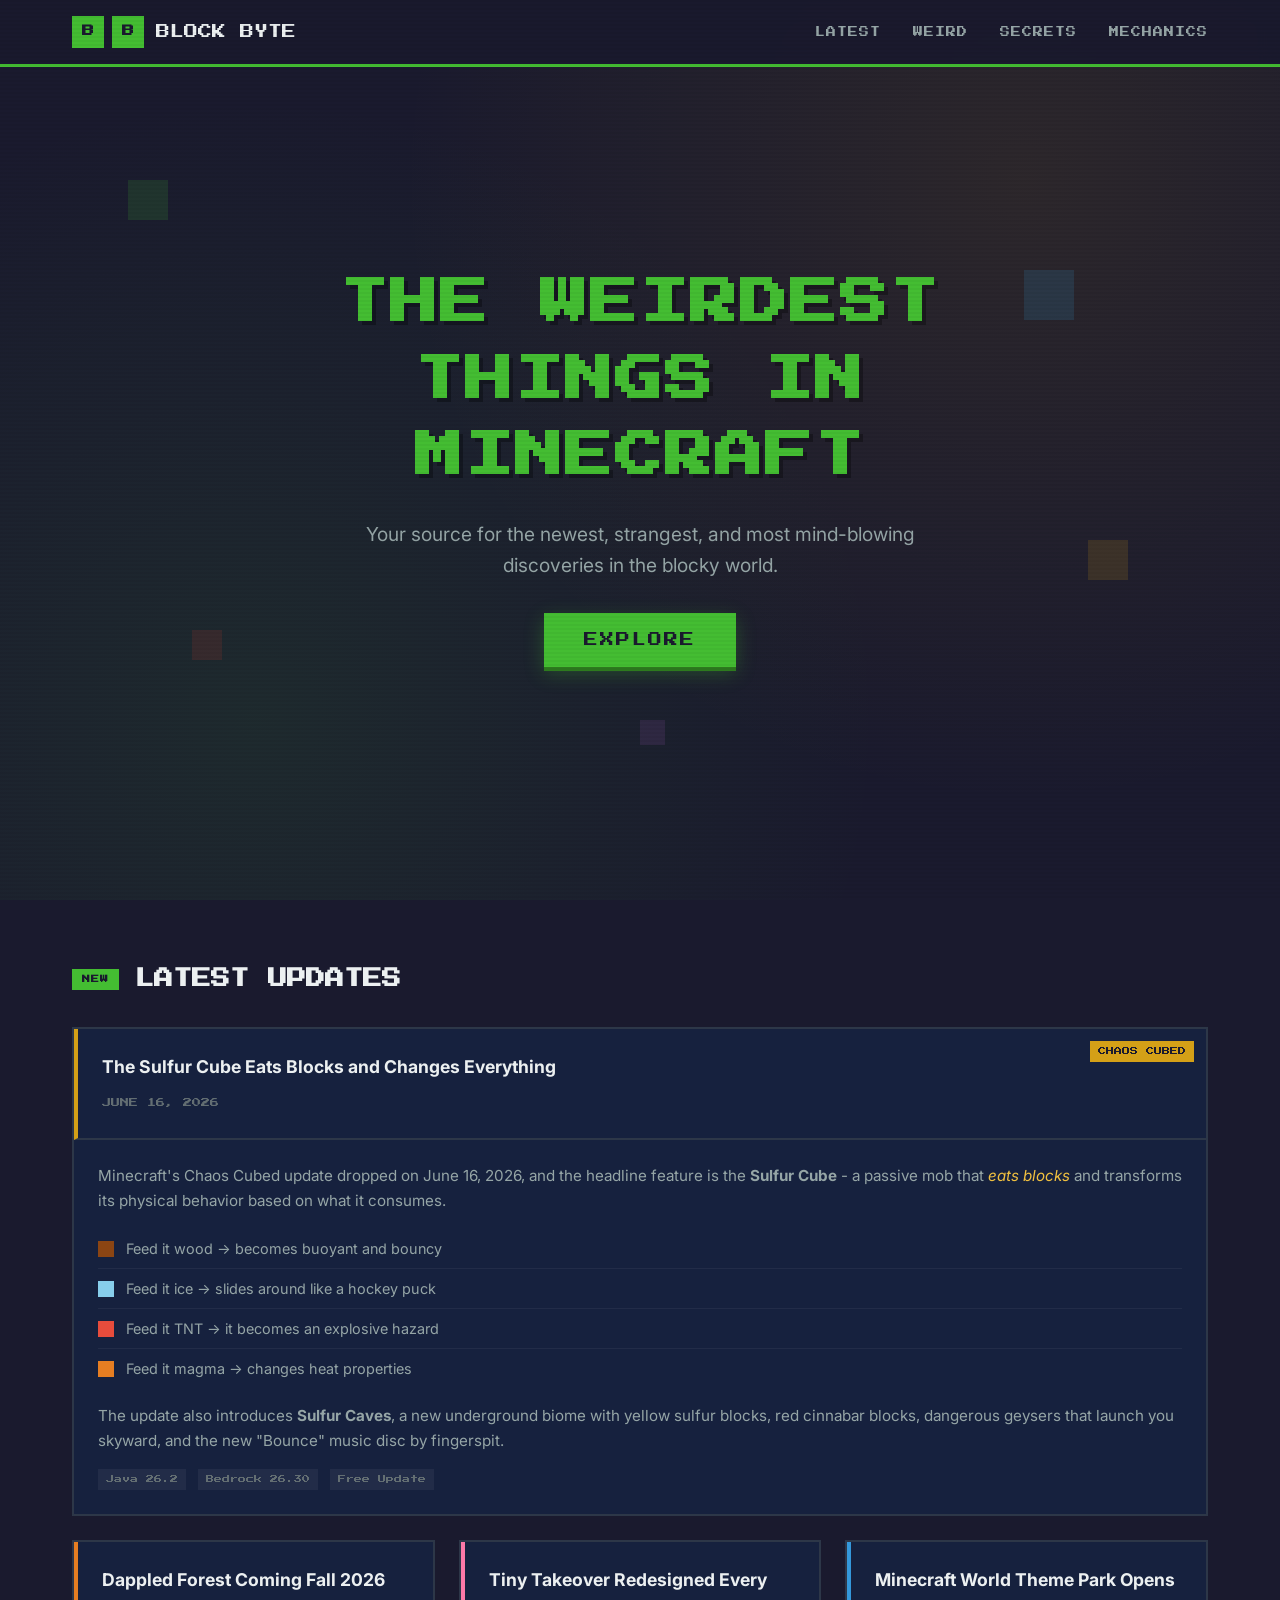
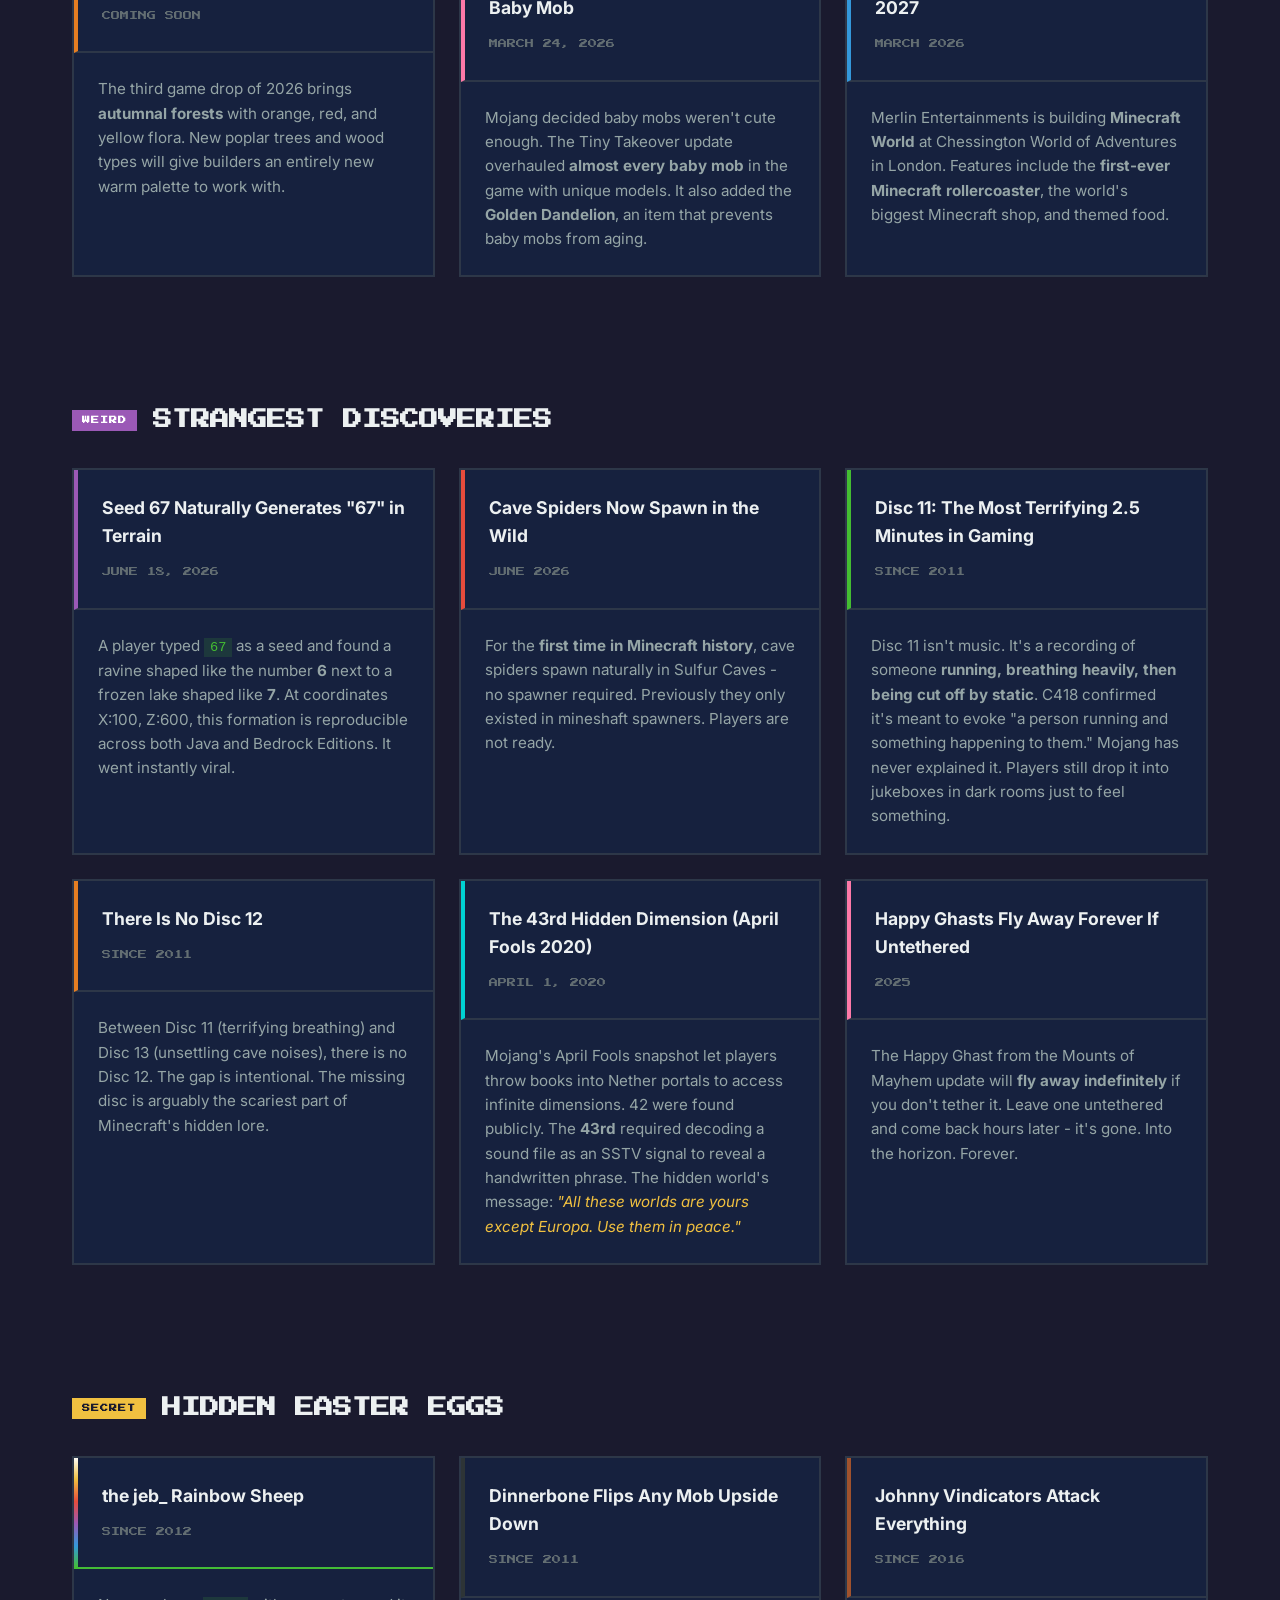
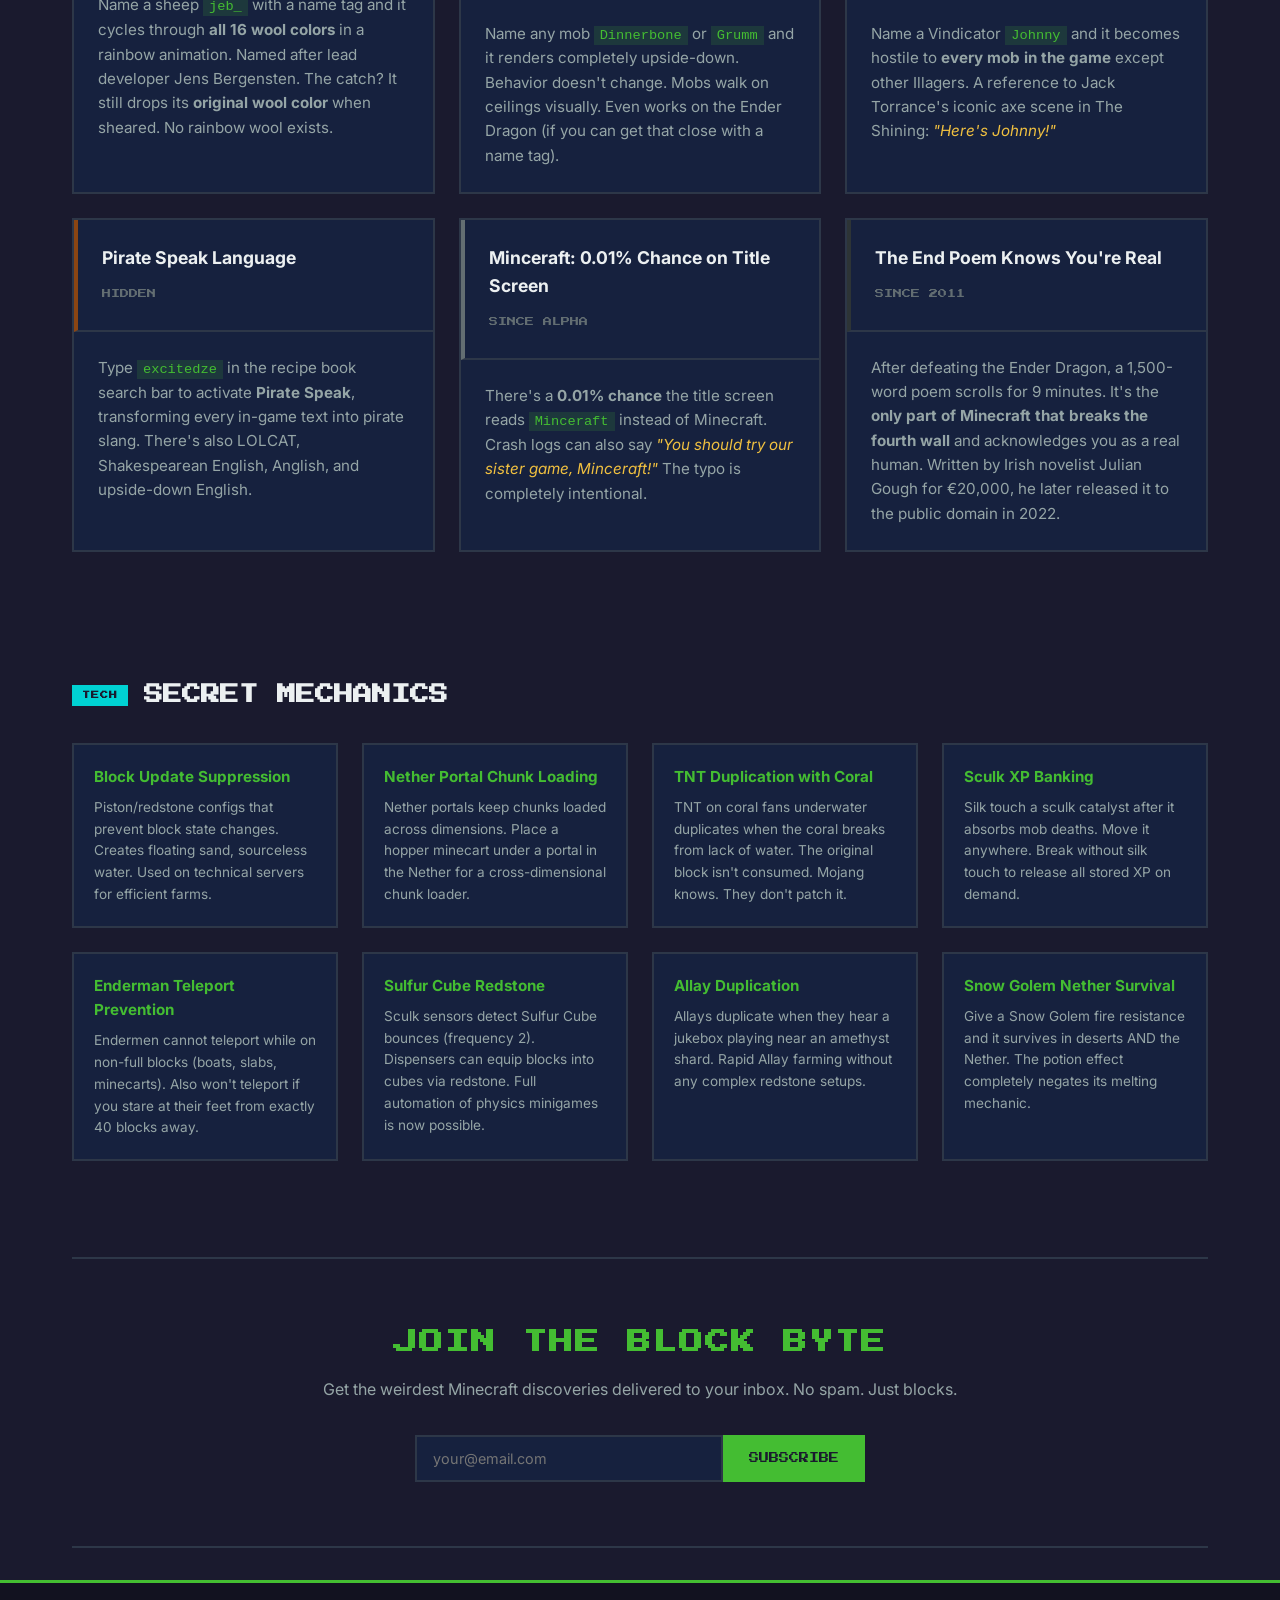
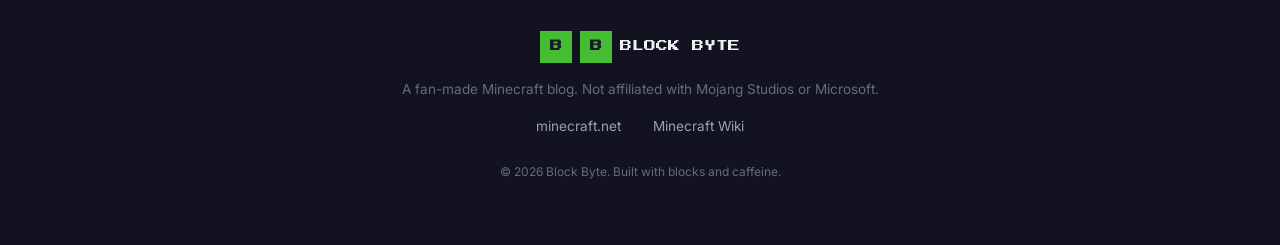
==== index.html @ ce2dd428 "Initial commit: Block Byte Minecraft blog" ====
<!DOCTYPE html>
<html lang="en">
<head>
    <meta charset="UTF-8">
    <meta name="viewport" content="width=device-width, initial-scale=1.0">
    <title>Block Byte - Minecraft Blog</title>
    <link rel="stylesheet" href="style.css">
    <link rel="preconnect" href="https://fonts.googleapis.com">
    <link href="https://fonts.googleapis.com/css2?family=Press+Start+2P&family=Inter:wght@400;500;600;700&display=swap" rel="stylesheet">
</head>
<body>
    <div class="scanlines"></div>

    <header>
        <nav>
            <div class="logo">
                <span class="logo-block">B</span><span class="logo-block">B</span>
                <span class="logo-text">BLOCK BYTE</span>
            </div>
            <div class="nav-links">
                <a href="#latest">Latest</a>
                <a href="#weird">Weird</a>
                <a href="#secrets">Secrets</a>
                <a href="#mechanics">Mechanics</a>
            </div>
            <button class="menu-toggle" aria-label="Toggle menu">
                <span></span><span></span><span></span>
            </button>
        </nav>
    </header>

    <section class="hero">
        <div class="hero-content">
            <h1 class="pixel-text">THE WEIRDEST THINGS IN MINECRAFT</h1>
            <p>Your source for the newest, strangest, and most mind-blowing discoveries in the blocky world.</p>
            <a href="#latest" class="cta-btn">EXPLORE</a>
        </div>
        <div class="hero-decoration">
            <div class="floating-block b1"></div>
            <div class="floating-block b2"></div>
            <div class="floating-block b3"></div>
            <div class="floating-block b4"></div>
            <div class="floating-block b5"></div>
        </div>
    </section>

    <main>
        <section id="latest" class="section">
            <h2 class="section-title"><span class="tag new">NEW</span> LATEST UPDATES</h2>
            <div class="grid">

                <article class="card featured">
                    <div class="card-badge">CHAOS CUBED</div>
                    <div class="card-header sulfur">
                        <h3>The Sulfur Cube Eats Blocks and Changes Everything</h3>
                        <span class="date">June 16, 2026</span>
                    </div>
                    <div class="card-body">
                        <p>Minecraft's Chaos Cubed update dropped on June 16, 2026, and the headline feature is the <strong>Sulfur Cube</strong> - a passive mob that <em>eats blocks</em> and transforms its physical behavior based on what it consumes.</p>
                        <ul class="feature-list">
                            <li><span class="block-icon wood"></span> Feed it wood → becomes buoyant and bouncy</li>
                            <li><span class="block-icon ice"></span> Feed it ice → slides around like a hockey puck</li>
                            <li><span class="block-icon tnt"></span> Feed it TNT → it becomes an explosive hazard</li>
                            <li><span class="block-icon magma"></span> Feed it magma → changes heat properties</li>
                        </ul>
                        <p>The update also introduces <strong>Sulfur Caves</strong>, a new underground biome with yellow sulfur blocks, red cinnabar blocks, dangerous geysers that launch you skyward, and the new "Bounce" music disc by fingerspit.</p>
                        <div class="card-stats">
                            <span>Java 26.2</span>
                            <span>Bedrock 26.30</span>
                            <span>Free Update</span>
                        </div>
                    </div>
                </article>

                <article class="card">
                    <div class="card-header autumn">
                        <h3>Dappled Forest Coming Fall 2026</h3>
                        <span class="date">Coming Soon</span>
                    </div>
                    <div class="card-body">
                        <p>The third game drop of 2026 brings <strong>autumnal forests</strong> with orange, red, and yellow flora. New poplar trees and wood types will give builders an entirely new warm palette to work with.</p>
                    </div>
                </article>

                <article class="card">
                    <div class="card-header tiny">
                        <h3>Tiny Takeover Redesigned Every Baby Mob</h3>
                        <span class="date">March 24, 2026</span>
                    </div>
                    <div class="card-body">
                        <p>Mojang decided baby mobs weren't cute enough. The Tiny Takeover update overhauled <strong>almost every baby mob</strong> in the game with unique models. It also added the <strong>Golden Dandelion</strong>, an item that prevents baby mobs from aging.</p>
                    </div>
                </article>

                <article class="card">
                    <div class="card-header theme-park">
                        <h3>Minecraft World Theme Park Opens 2027</h3>
                        <span class="date">March 2026</span>
                    </div>
                    <div class="card-body">
                        <p>Merlin Entertainments is building <strong>Minecraft World</strong> at Chessington World of Adventures in London. Features include the <strong>first-ever Minecraft rollercoaster</strong>, the world's biggest Minecraft shop, and themed food.</p>
                    </div>
                </article>

            </div>
        </section>

        <section id="weird" class="section">
            <h2 class="section-title"><span class="tag weird">WEIRD</span> STRANGEST DISCOVERIES</h2>
            <div class="grid">

                <article class="card">
                    <div class="card-header purple">
                        <h3>Seed 67 Naturally Generates "67" in Terrain</h3>
                        <span class="date">June 18, 2026</span>
                    </div>
                    <div class="card-body">
                        <p>A player typed <code>67</code> as a seed and found a ravine shaped like the number <strong>6</strong> next to a frozen lake shaped like <strong>7</strong>. At coordinates X:100, Z:600, this formation is reproducible across both Java and Bedrock Editions. It went instantly viral.</p>
                    </div>
                </article>

                <article class="card">
                    <div class="card-header red">
                        <h3>Cave Spiders Now Spawn in the Wild</h3>
                        <span class="date">June 2026</span>
                    </div>
                    <div class="card-body">
                        <p>For the <strong>first time in Minecraft history</strong>, cave spiders spawn naturally in Sulfur Caves - no spawner required. Previously they only existed in mineshaft spawners. Players are not ready.</p>
                    </div>
                </article>

                <article class="card">
                    <div class="card-header green">
                        <h3>Disc 11: The Most Terrifying 2.5 Minutes in Gaming</h3>
                        <span class="date">Since 2011</span>
                    </div>
                    <div class="card-body">
                        <p>Disc 11 isn't music. It's a recording of someone <strong>running, breathing heavily, then being cut off by static</strong>. C418 confirmed it's meant to evoke "a person running and something happening to them." Mojang has never explained it. Players still drop it into jukeboxes in dark rooms just to feel something.</p>
                    </div>
                </article>

                <article class="card">
                    <div class="card-header orange">
                        <h3>There Is No Disc 12</h3>
                        <span class="date">Since 2011</span>
                    </div>
                    <div class="card-body">
                        <p>Between Disc 11 (terrifying breathing) and Disc 13 (unsettling cave noises), there is no Disc 12. The gap is intentional. The missing disc is arguably the scariest part of Minecraft's hidden lore.</p>
                    </div>
                </article>

                <article class="card">
                    <div class="card-header cyan">
                        <h3>The 43rd Hidden Dimension (April Fools 2020)</h3>
                        <span class="date">April 1, 2020</span>
                    </div>
                    <div class="card-body">
                        <p>Mojang's April Fools snapshot let players throw books into Nether portals to access infinite dimensions. 42 were found publicly. The <strong>43rd</strong> required decoding a sound file as an SSTV signal to reveal a handwritten phrase. The hidden world's message: <em>"All these worlds are yours except Europa. Use them in peace."</em></p>
                    </div>
                </article>

                <article class="card">
                    <div class="card-header pink">
                        <h3>Happy Ghasts Fly Away Forever If Untethered</h3>
                        <span class="date">2025</span>
                    </div>
                    <div class="card-body">
                        <p>The Happy Ghast from the Mounts of Mayhem update will <strong>fly away indefinitely</strong> if you don't tether it. Leave one untethered and come back hours later - it's gone. Into the horizon. Forever.</p>
                    </div>
                </article>

            </div>
        </section>

        <section id="secrets" class="section">
            <h2 class="section-title"><span class="tag secret">SECRET</span> HIDDEN EASTER EGGS</h2>
            <div class="grid">

                <article class="card">
                    <div class="card-header rainbow">
                        <h3>the jeb_ Rainbow Sheep</h3>
                        <span class="date">Since 2012</span>
                    </div>
                    <div class="card-body">
                        <p>Name a sheep <code>jeb_</code> with a name tag and it cycles through <strong>all 16 wool colors</strong> in a rainbow animation. Named after lead developer Jens Bergensten. The catch? It still drops its <strong>original wool color</strong> when sheared. No rainbow wool exists.</p>
                    </div>
                </article>

                <article class="card">
                    <div class="card-header dark">
                        <h3>Dinnerbone Flips Any Mob Upside Down</h3>
                        <span class="date">Since 2011</span>
                    </div>
                    <div class="card-body">
                        <p>Name any mob <code>Dinnerbone</code> or <code>Grumm</code> and it renders completely upside-down. Behavior doesn't change. Mobs walk on ceilings visually. Even works on the Ender Dragon (if you can get that close with a name tag).</p>
                    </div>
                </article>

                <article class="card">
                    <div class="card-header axe">
                        <h3>Johnny Vindicators Attack Everything</h3>
                        <span class="date">Since 2016</span>
                    </div>
                    <div class="card-body">
                        <p>Name a Vindicator <code>Johnny</code> and it becomes hostile to <strong>every mob in the game</strong> except other Illagers. A reference to Jack Torrance's iconic axe scene in The Shining: <em>"Here's Johnny!"</em></p>
                    </div>
                </article>

                <article class="card">
                    <div class="card-header ship">
                        <h3>Pirate Speak Language</h3>
                        <span class="date">Hidden</span>
                    </div>
                    <div class="card-body">
                        <p>Type <code>excitedze</code> in the recipe book search bar to activate <strong>Pirate Speak</strong>, transforming every in-game text into pirate slang. There's also LOLCAT, Shakespearean English, Anglish, and upside-down English.</p>
                    </div>
                </article>

                <article class="card">
                    <div class="card-header ghost">
                        <h3>Minceraft: 0.01% Chance on Title Screen</h3>
                        <span class="date">Since Alpha</span>
                    </div>
                    <div class="card-body">
                        <p>There's a <strong>0.01% chance</strong> the title screen reads <code>Minceraft</code> instead of Minecraft. Crash logs can also say <em>"You should try our sister game, Minceraft!"</em> The typo is completely intentional.</p>
                    </div>
                </article>

                <article class="card">
                    <div class="card-header void">
                        <h3>The End Poem Knows You're Real</h3>
                        <span class="date">Since 2011</span>
                    </div>
                    <div class="card-body">
                        <p>After defeating the Ender Dragon, a 1,500-word poem scrolls for 9 minutes. It's the <strong>only part of Minecraft that breaks the fourth wall</strong> and acknowledges you as a real human. Written by Irish novelist Julian Gough for €20,000, he later released it to the public domain in 2022.</p>
                    </div>
                </article>

            </div>
        </section>

        <section id="mechanics" class="section">
            <h2 class="section-title"><span class="tag tech">TECH</span> SECRET MECHANICS</h2>
            <div class="grid three-col">

                <article class="card compact">
                    <div class="card-body">
                        <h4>Block Update Suppression</h4>
                        <p>Piston/redstone configs that prevent block state changes. Creates floating sand, sourceless water. Used on technical servers for efficient farms.</p>
                    </div>
                </article>

                <article class="card compact">
                    <div class="card-body">
                        <h4>Nether Portal Chunk Loading</h4>
                        <p>Nether portals keep chunks loaded across dimensions. Place a hopper minecart under a portal in the Nether for a cross-dimensional chunk loader.</p>
                    </div>
                </article>

                <article class="card compact">
                    <div class="card-body">
                        <h4>TNT Duplication with Coral</h4>
                        <p>TNT on coral fans underwater duplicates when the coral breaks from lack of water. The original block isn't consumed. Mojang knows. They don't patch it.</p>
                    </div>
                </article>

                <article class="card compact">
                    <div class="card-body">
                        <h4>Sculk XP Banking</h4>
                        <p>Silk touch a sculk catalyst after it absorbs mob deaths. Move it anywhere. Break without silk touch to release all stored XP on demand.</p>
                    </div>
                </article>

                <article class="card compact">
                    <div class="card-body">
                        <h4>Enderman Teleport Prevention</h4>
                        <p>Endermen cannot teleport while on non-full blocks (boats, slabs, minecarts). Also won't teleport if you stare at their feet from exactly 40 blocks away.</p>
                    </div>
                </article>

                <article class="card compact">
                    <div class="card-body">
                        <h4>Sulfur Cube Redstone</h4>
                        <p>Sculk sensors detect Sulfur Cube bounces (frequency 2). Dispensers can equip blocks into cubes via redstone. Full automation of physics minigames is now possible.</p>
                    </div>
                </article>

                <article class="card compact">
                    <div class="card-body">
                        <h4>Allay Duplication</h4>
                        <p>Allays duplicate when they hear a jukebox playing near an amethyst shard. Rapid Allay farming without any complex redstone setups.</p>
                    </div>
                </article>

                <article class="card compact">
                    <div class="card-body">
                        <h4>Snow Golem Nether Survival</h4>
                        <p>Give a Snow Golem fire resistance and it survives in deserts AND the Nether. The potion effect completely negates its melting mechanic.</p>
                    </div>
                </article>

            </div>
        </section>

        <section class="newsletter">
            <div class="newsletter-content">
                <h2 class="pixel-text">JOIN THE BLOCK BYTE</h2>
                <p>Get the weirdest Minecraft discoveries delivered to your inbox. No spam. Just blocks.</p>
                <form class="newsletter-form" onsubmit="event.preventDefault(); this.querySelector('button').textContent='SUBSCRIBED!'; this.querySelector('input').disabled=true;">
                    <input type="email" placeholder="your@email.com" required>
                    <button type="submit">SUBSCRIBE</button>
                </form>
            </div>
        </section>
    </main>

    <footer>
        <div class="footer-content">
            <div class="footer-logo">
                <span class="logo-block">B</span><span class="logo-block">B</span>
                <span>BLOCK BYTE</span>
            </div>
            <p>A fan-made Minecraft blog. Not affiliated with Mojang Studios or Microsoft.</p>
            <div class="footer-links">
                <a href="https://www.minecraft.net" target="_blank">minecraft.net</a>
                <a href="https://minecraft.wiki" target="_blank">Minecraft Wiki</a>
            </div>
            <p class="copyright">&copy; 2026 Block Byte. Built with blocks and caffeine.</p>
        </div>
    </footer>

    <script src="script.js"></script>
</body>
</html>
---- style.css ----
:root {
    --bg-dark: #1a1a2e;
    --bg-card: #16213e;
    --bg-card-hover: #1a2745;
    --accent-green: #44bd32;
    --accent-yellow: #f0c040;
    --accent-red: #e74c3c;
    --accent-blue: #3498db;
    --accent-purple: #9b59b6;
    --accent-orange: #e67e22;
    --accent-cyan: #00d2d3;
    --accent-pink: #fd79a8;
    --text-primary: #ecf0f1;
    --text-secondary: #95a5a6;
    --text-muted: #636e72;
    --border: #2d3748;
    --sulfur: #d4a017;
    --cinnabar: #c0392b;
    --font-pixel: 'Press Start 2P', monospace;
    --font-body: 'Inter', -apple-system, BlinkMacSystemFont, sans-serif;
}

* {
    margin: 0;
    padding: 0;
    box-sizing: border-box;
}

html {
    scroll-behavior: smooth;
}

body {
    font-family: var(--font-body);
    background: var(--bg-dark);
    color: var(--text-primary);
    line-height: 1.6;
    overflow-x: hidden;
}

.scanlines {
    position: fixed;
    top: 0;
    left: 0;
    width: 100%;
    height: 100%;
    pointer-events: none;
    z-index: 9999;
    background: repeating-linear-gradient(
        0deg,
        transparent,
        transparent 2px,
        rgba(0, 0, 0, 0.03) 2px,
        rgba(0, 0, 0, 0.03) 4px
    );
}

.pixel-text {
    font-family: var(--font-pixel);
    letter-spacing: 2px;
}

/* Header */
header {
    position: fixed;
    top: 0;
    width: 100%;
    z-index: 1000;
    background: rgba(26, 26, 46, 0.95);
    backdrop-filter: blur(10px);
    border-bottom: 3px solid var(--accent-green);
}

nav {
    max-width: 1200px;
    margin: 0 auto;
    padding: 1rem 2rem;
    display: flex;
    align-items: center;
    justify-content: space-between;
}

.logo {
    display: flex;
    align-items: center;
    gap: 0.5rem;
}

.logo-block {
    display: inline-flex;
    align-items: center;
    justify-content: center;
    width: 32px;
    height: 32px;
    background: var(--accent-green);
    color: var(--bg-dark);
    font-family: var(--font-pixel);
    font-size: 12px;
    font-weight: bold;
    image-rendering: pixelated;
}

.logo-text {
    font-family: var(--font-pixel);
    font-size: 14px;
    color: var(--text-primary);
    margin-left: 0.25rem;
}

.nav-links {
    display: flex;
    gap: 2rem;
}

.nav-links a {
    color: var(--text-secondary);
    text-decoration: none;
    font-family: var(--font-pixel);
    font-size: 10px;
    text-transform: uppercase;
    letter-spacing: 1px;
    transition: color 0.3s;
}

.nav-links a:hover {
    color: var(--accent-green);
}

.menu-toggle {
    display: none;
    flex-direction: column;
    gap: 5px;
    background: none;
    border: none;
    cursor: pointer;
}

.menu-toggle span {
    width: 25px;
    height: 3px;
    background: var(--text-primary);
    transition: 0.3s;
}

/* Hero */
.hero {
    min-height: 100vh;
    display: flex;
    align-items: center;
    justify-content: center;
    text-align: center;
    padding: 6rem 2rem 4rem;
    position: relative;
    overflow: hidden;
    background: 
        radial-gradient(circle at 20% 80%, rgba(68, 189, 50, 0.1) 0%, transparent 50%),
        radial-gradient(circle at 80% 20%, rgba(212, 160, 23, 0.1) 0%, transparent 50%),
        var(--bg-dark);
}

.hero-content {
    max-width: 800px;
    z-index: 2;
}

.hero h1 {
    font-size: clamp(1.5rem, 4vw, 3rem);
    margin-bottom: 1.5rem;
    color: var(--accent-green);
    text-shadow: 4px 4px 0px rgba(0,0,0,0.3);
}

.hero p {
    font-size: 1.2rem;
    color: var(--text-secondary);
    margin-bottom: 2rem;
    max-width: 600px;
    margin-left: auto;
    margin-right: auto;
}

.cta-btn {
    display: inline-block;
    padding: 1rem 2.5rem;
    background: var(--accent-green);
    color: var(--bg-dark);
    text-decoration: none;
    font-family: var(--font-pixel);
    font-size: 14px;
    letter-spacing: 2px;
    border: none;
    cursor: pointer;
    transition: all 0.3s;
    box-shadow: 0 4px 0 #2d7a1e, 0 6px 20px rgba(68, 189, 50, 0.3);
}

.cta-btn:hover {
    transform: translateY(-2px);
    box-shadow: 0 6px 0 #2d7a1e, 0 8px 30px rgba(68, 189, 50, 0.4);
}

.hero-decoration {
    position: absolute;
    top: 0;
    left: 0;
    width: 100%;
    height: 100%;
    pointer-events: none;
}

.floating-block {
    position: absolute;
    width: 40px;
    height: 40px;
    opacity: 0.15;
    animation: float 6s ease-in-out infinite;
}

.b1 { background: var(--accent-green); top: 20%; left: 10%; animation-delay: 0s; }
.b2 { background: var(--sulfur); top: 60%; left: 85%; animation-delay: 1s; }
.b3 { background: var(--cinnabar); top: 70%; left: 15%; animation-delay: 2s; width: 30px; height: 30px; }
.b4 { background: var(--accent-blue); top: 30%; left: 80%; animation-delay: 3s; width: 50px; height: 50px; }
.b5 { background: var(--accent-purple); top: 80%; left: 50%; animation-delay: 4s; width: 25px; height: 25px; }

@keyframes float {
    0%, 100% { transform: translateY(0) rotate(0deg); }
    50% { transform: translateY(-20px) rotate(5deg); }
}

/* Sections */
main {
    max-width: 1200px;
    margin: 0 auto;
    padding: 0 2rem;
}

.section {
    padding: 4rem 0;
}

.section-title {
    font-family: var(--font-pixel);
    font-size: clamp(0.9rem, 2vw, 1.2rem);
    margin-bottom: 2rem;
    display: flex;
    align-items: center;
    gap: 1rem;
    flex-wrap: wrap;
}

.tag {
    font-family: var(--font-pixel);
    font-size: 8px;
    padding: 4px 10px;
    text-transform: uppercase;
    letter-spacing: 1px;
}

.tag.new { background: var(--accent-green); color: var(--bg-dark); }
.tag.weird { background: var(--accent-purple); color: white; }
.tag.secret { background: var(--accent-yellow); color: var(--bg-dark); }
.tag.tech { background: var(--accent-cyan); color: var(--bg-dark); }

/* Grid */
.grid {
    display: grid;
    grid-template-columns: repeat(auto-fit, minmax(340px, 1fr));
    gap: 1.5rem;
}

.grid.three-col {
    grid-template-columns: repeat(auto-fit, minmax(260px, 1fr));
}

/* Cards */
.card {
    background: var(--bg-card);
    border: 2px solid var(--border);
    transition: all 0.3s;
    position: relative;
    overflow: hidden;
}

.card:hover {
    transform: translateY(-4px);
    border-color: var(--accent-green);
    box-shadow: 0 8px 30px rgba(0, 0, 0, 0.3);
}

.card.featured {
    grid-column: 1 / -1;
}

.card-badge {
    position: absolute;
    top: 12px;
    right: 12px;
    font-family: var(--font-pixel);
    font-size: 8px;
    padding: 4px 8px;
    background: var(--sulfur);
    color: var(--bg-dark);
    z-index: 2;
}

.card-header {
    padding: 1.5rem;
    border-bottom: 2px solid var(--border);
    position: relative;
}

.card-header.sulfur { border-left: 4px solid var(--sulfur); }
.card-header.autumn { border-left: 4px solid var(--accent-orange); }
.card-header.tiny { border-left: 4px solid var(--accent-pink); }
.card-header.theme-park { border-left: 4px solid var(--accent-blue); }
.card-header.purple { border-left: 4px solid var(--accent-purple); }
.card-header.red { border-left: 4px solid var(--accent-red); }
.card-header.green { border-left: 4px solid var(--accent-green); }
.card-header.orange { border-left: 4px solid var(--accent-orange); }
.card-header.cyan { border-left: 4px solid var(--accent-cyan); }
.card-header.pink { border-left: 4px solid var(--accent-pink); }
.card-header.rainbow {
    border-left: 4px solid;
    border-image: linear-gradient(180deg, #fff, #f0c040, #e74c3c, #9b59b6, #3498db, #44bd32) 1;
}
.card-header.dark { border-left: 4px solid #2d3436; }
.card-header.axe { border-left: 4px solid #a0522d; }
.card-header.ship { border-left: 4px solid #8B4513; }
.card-header.ghost { border-left: 4px solid #636e72; }
.card-header.void { border-left: 4px solid #2d3436; }

.card-header h3 {
    font-size: 1.1rem;
    font-weight: 700;
    margin-bottom: 0.5rem;
}

.card-header .date {
    font-family: var(--font-pixel);
    font-size: 9px;
    color: var(--text-muted);
    text-transform: uppercase;
}

.card-body {
    padding: 1.5rem;
}

.card-body p {
    color: var(--text-secondary);
    margin-bottom: 1rem;
    font-size: 0.95rem;
}

.card-body p:last-child {
    margin-bottom: 0;
}

.card-body code {
    background: rgba(68, 189, 50, 0.15);
    color: var(--accent-green);
    padding: 2px 6px;
    font-size: 0.9em;
    font-family: 'Courier New', monospace;
}

.card-body em {
    color: var(--accent-yellow);
    font-style: italic;
}

.feature-list {
    list-style: none;
    margin: 1rem 0;
    padding: 0;
}

.feature-list li {
    display: flex;
    align-items: center;
    gap: 0.75rem;
    padding: 0.5rem 0;
    color: var(--text-secondary);
    font-size: 0.9rem;
    border-bottom: 1px solid rgba(255,255,255,0.05);
}

.feature-list li:last-child {
    border-bottom: none;
}

.block-icon {
    display: inline-block;
    width: 16px;
    height: 16px;
    flex-shrink: 0;
}

.block-icon.wood { background: #8B4513; }
.block-icon.ice { background: #87CEEB; }
.block-icon.tnt { background: #e74c3c; }
.block-icon.magma { background: #e67e22; }

.card-stats {
    display: flex;
    gap: 0.75rem;
    margin-top: 1rem;
    flex-wrap: wrap;
}

.card-stats span {
    font-family: var(--font-pixel);
    font-size: 8px;
    padding: 4px 8px;
    background: rgba(255,255,255,0.05);
    color: var(--text-muted);
}

/* Compact cards */
.compact .card-body {
    padding: 1.25rem;
}

.compact h4 {
    font-size: 0.95rem;
    margin-bottom: 0.5rem;
    color: var(--accent-green);
}

.compact p {
    font-size: 0.85rem;
}

/* Newsletter */
.newsletter {
    padding: 4rem 0;
    text-align: center;
    border-top: 2px solid var(--border);
    border-bottom: 2px solid var(--border);
    margin: 2rem 0;
}

.newsletter h2 {
    font-size: clamp(1rem, 2.5vw, 1.5rem);
    color: var(--accent-green);
    margin-bottom: 1rem;
}

.newsletter p {
    color: var(--text-secondary);
    margin-bottom: 2rem;
}

.newsletter-form {
    display: flex;
    gap: 0;
    max-width: 450px;
    margin: 0 auto;
}

.newsletter-form input {
    flex: 1;
    padding: 0.8rem 1rem;
    background: var(--bg-card);
    border: 2px solid var(--border);
    color: var(--text-primary);
    font-family: var(--font-body);
    font-size: 0.9rem;
    outline: none;
    transition: border-color 0.3s;
}

.newsletter-form input:focus {
    border-color: var(--accent-green);
}

.newsletter-form button {
    padding: 0.8rem 1.5rem;
    background: var(--accent-green);
    color: var(--bg-dark);
    border: 2px solid var(--accent-green);
    font-family: var(--font-pixel);
    font-size: 10px;
    cursor: pointer;
    transition: all 0.3s;
    white-space: nowrap;
}

.newsletter-form button:hover {
    background: transparent;
    color: var(--accent-green);
}

/* Footer */
footer {
    background: rgba(0, 0, 0, 0.3);
    border-top: 3px solid var(--accent-green);
    padding: 3rem 2rem;
    text-align: center;
}

.footer-content {
    max-width: 600px;
    margin: 0 auto;
}

.footer-logo {
    display: flex;
    align-items: center;
    justify-content: center;
    gap: 0.5rem;
    margin-bottom: 1rem;
    font-family: var(--font-pixel);
    font-size: 12px;
}

footer p {
    color: var(--text-muted);
    font-size: 0.85rem;
    margin-bottom: 1rem;
}

.footer-links {
    display: flex;
    justify-content: center;
    gap: 2rem;
    margin-bottom: 1.5rem;
}

.footer-links a {
    color: var(--text-secondary);
    text-decoration: none;
    font-size: 0.85rem;
    transition: color 0.3s;
}

.footer-links a:hover {
    color: var(--accent-green);
}

.copyright {
    font-size: 0.75rem !important;
    color: var(--text-muted);
}

/* Responsive */
@media (max-width: 768px) {
    .nav-links {
        display: none;
        position: absolute;
        top: 100%;
        left: 0;
        width: 100%;
        background: rgba(26, 26, 46, 0.98);
        flex-direction: column;
        padding: 1rem 2rem;
        gap: 1rem;
        border-bottom: 3px solid var(--accent-green);
    }

    .nav-links.active {
        display: flex;
    }

    .menu-toggle {
        display: flex;
    }

    .grid {
        grid-template-columns: 1fr;
    }

    .card.featured {
        grid-column: 1;
    }

    .newsletter-form {
        flex-direction: column;
    }

    .newsletter-form button {
        padding: 1rem;
    }
}

@media (max-width: 480px) {
    .hero h1 {
        font-size: 1.2rem;
    }

    .section-title {
        font-size: 0.8rem;
    }

    .card-header h3 {
        font-size: 0.95rem;
    }
}

/* Scroll animation */
.card {
    opacity: 0;
    transform: translateY(20px);
    animation: fadeInUp 0.6s ease forwards;
}

@keyframes fadeInUp {
    to {
        opacity: 1;
        transform: translateY(0);
    }
}

.card:nth-child(1) { animation-delay: 0.1s; }
.card:nth-child(2) { animation-delay: 0.2s; }
.card:nth-child(3) { animation-delay: 0.3s; }
.card:nth-child(4) { animation-delay: 0.4s; }
.card:nth-child(5) { animation-delay: 0.5s; }
.card:nth-child(6) { animation-delay: 0.6s; }

/* Custom scrollbar */
::-webkit-scrollbar {
    width: 8px;
}

::-webkit-scrollbar-track {
    background: var(--bg-dark);
}

::-webkit-scrollbar-thumb {
    background: var(--accent-green);
    border-radius: 0;
}

::-webkit-scrollbar-thumb:hover {
    background: #5cd640;
}
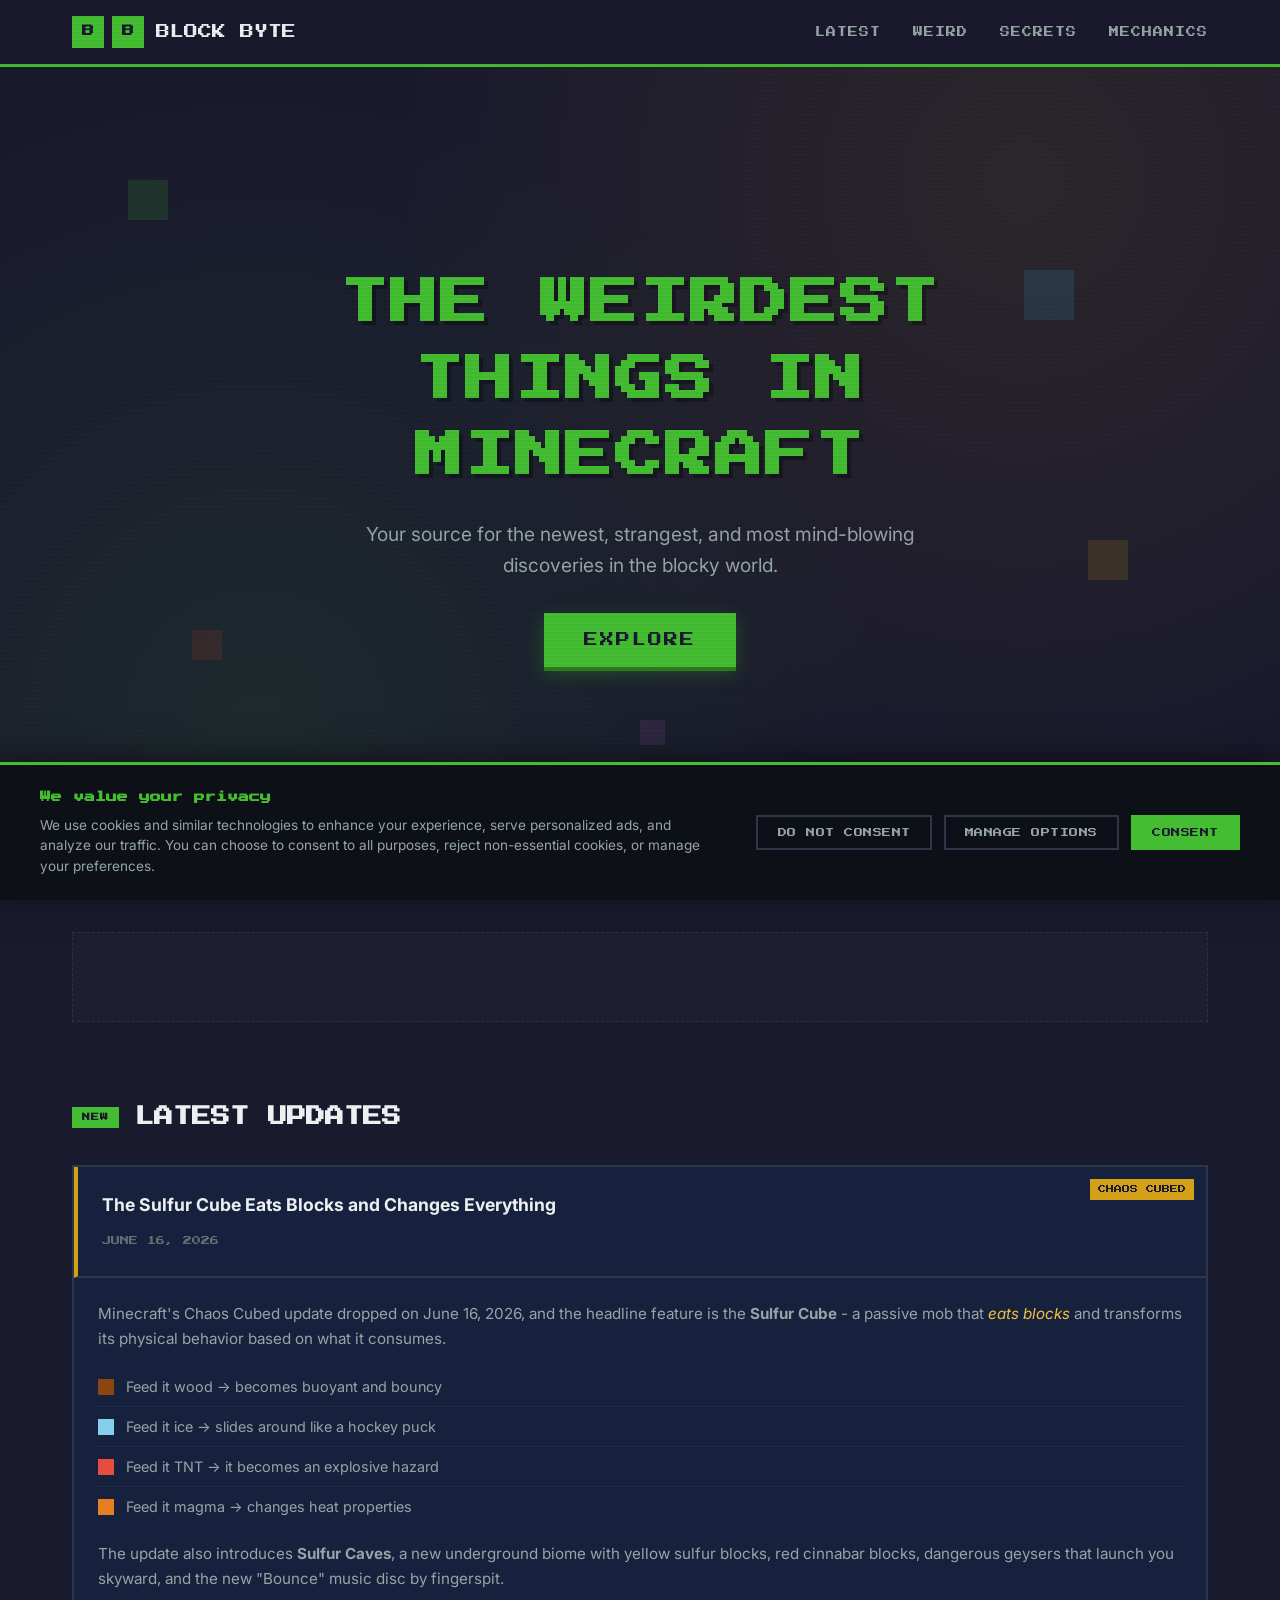
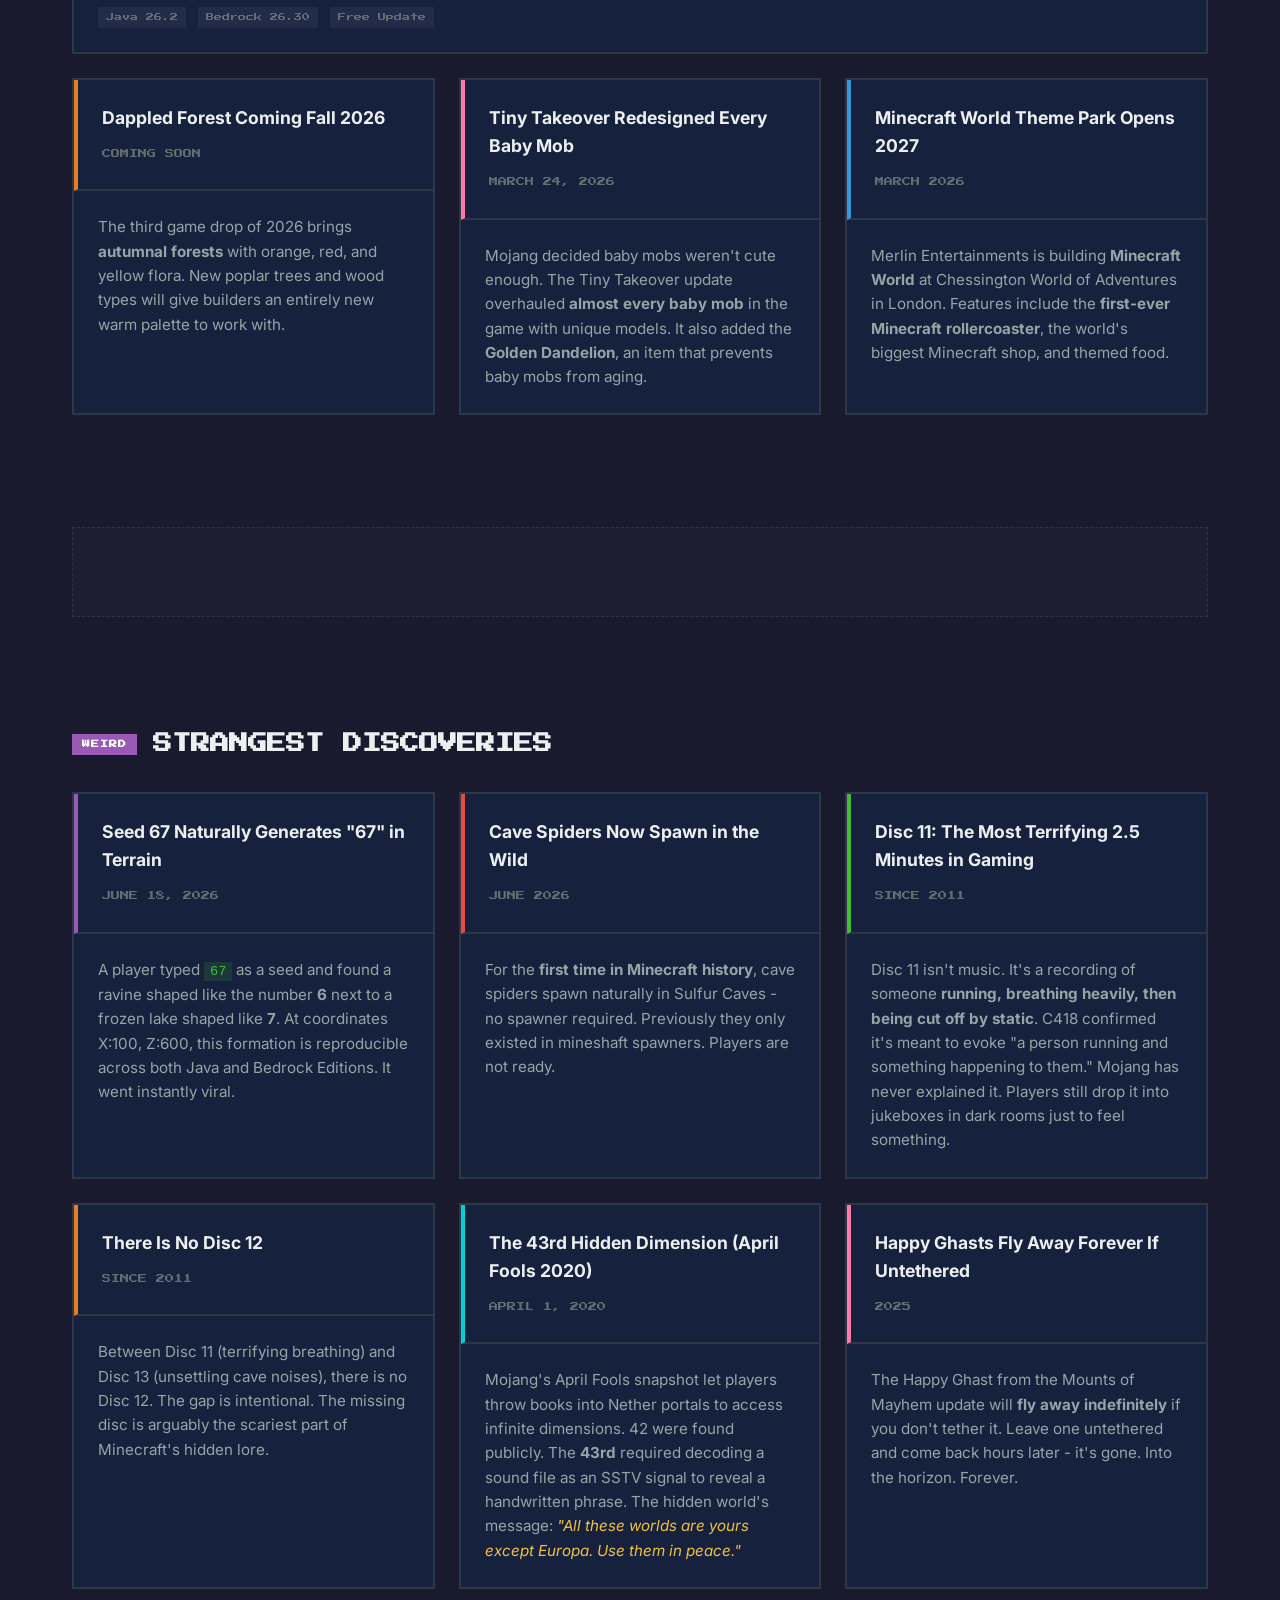
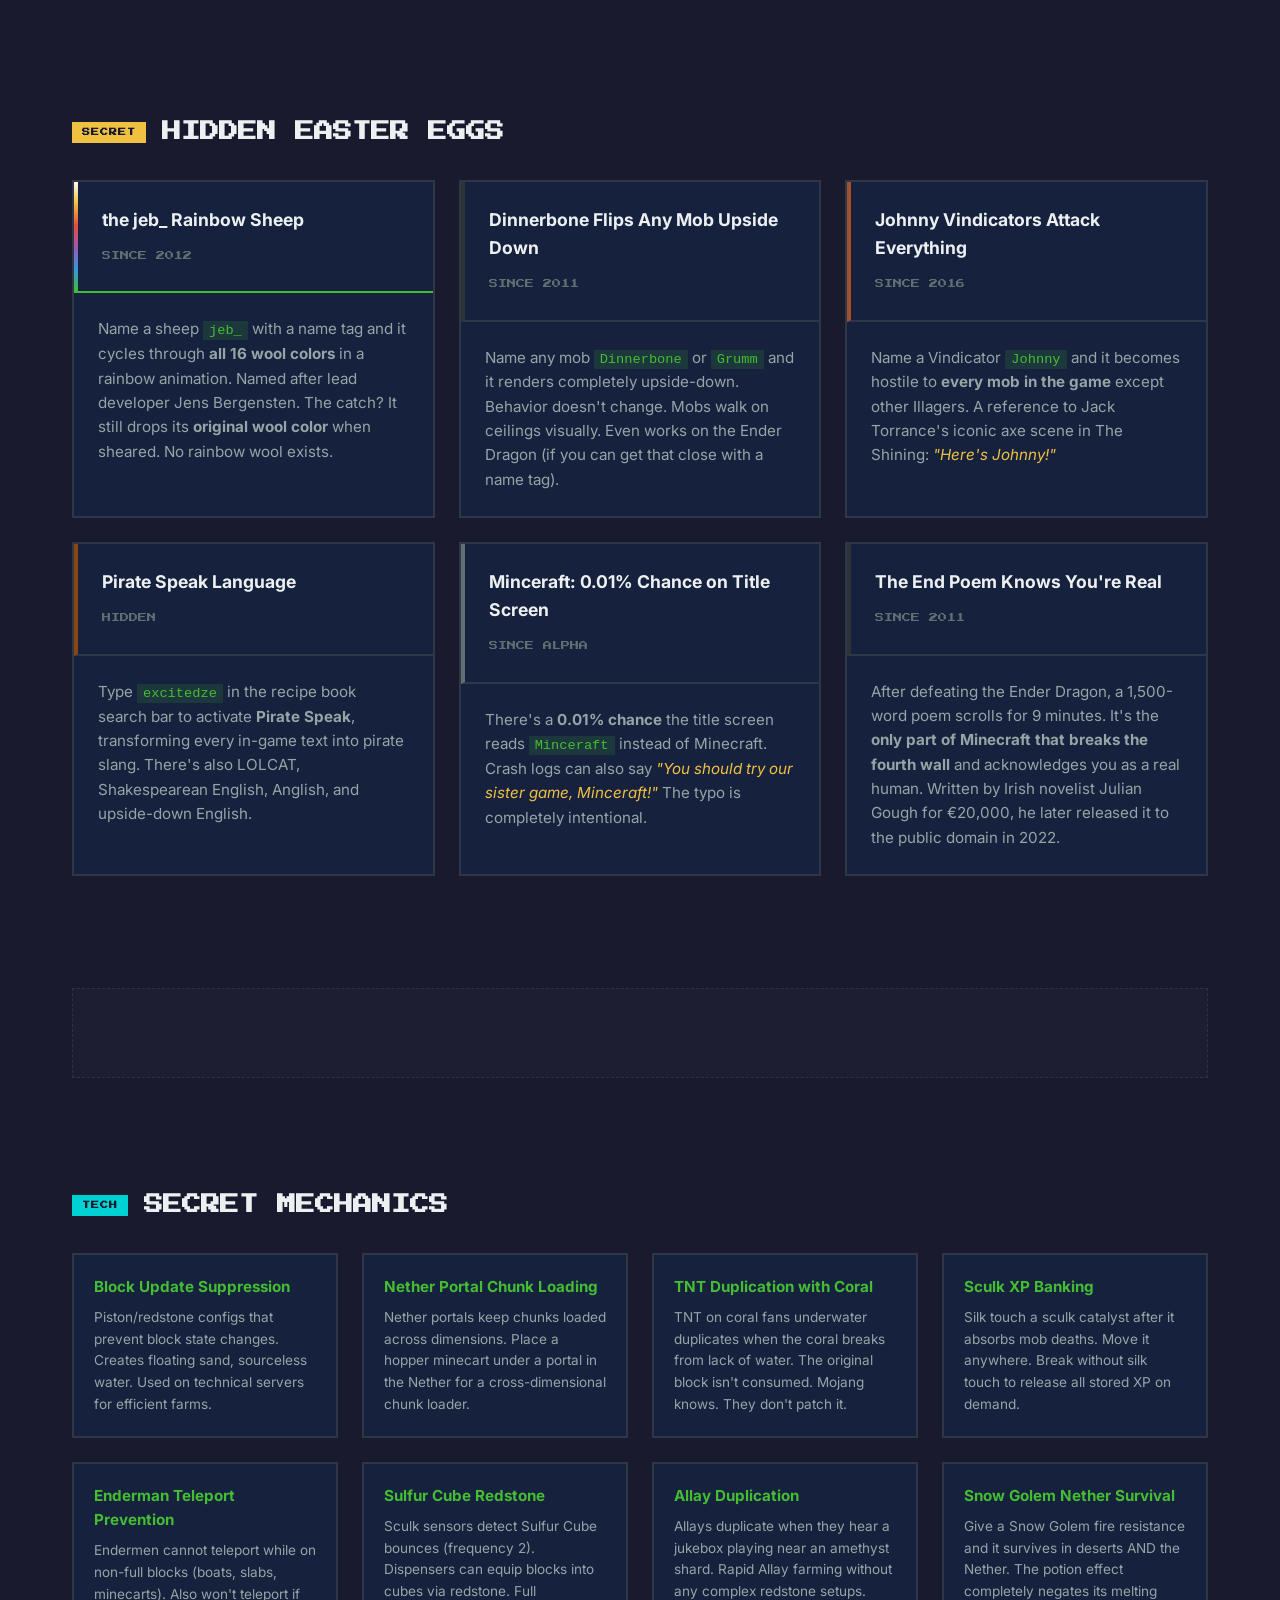
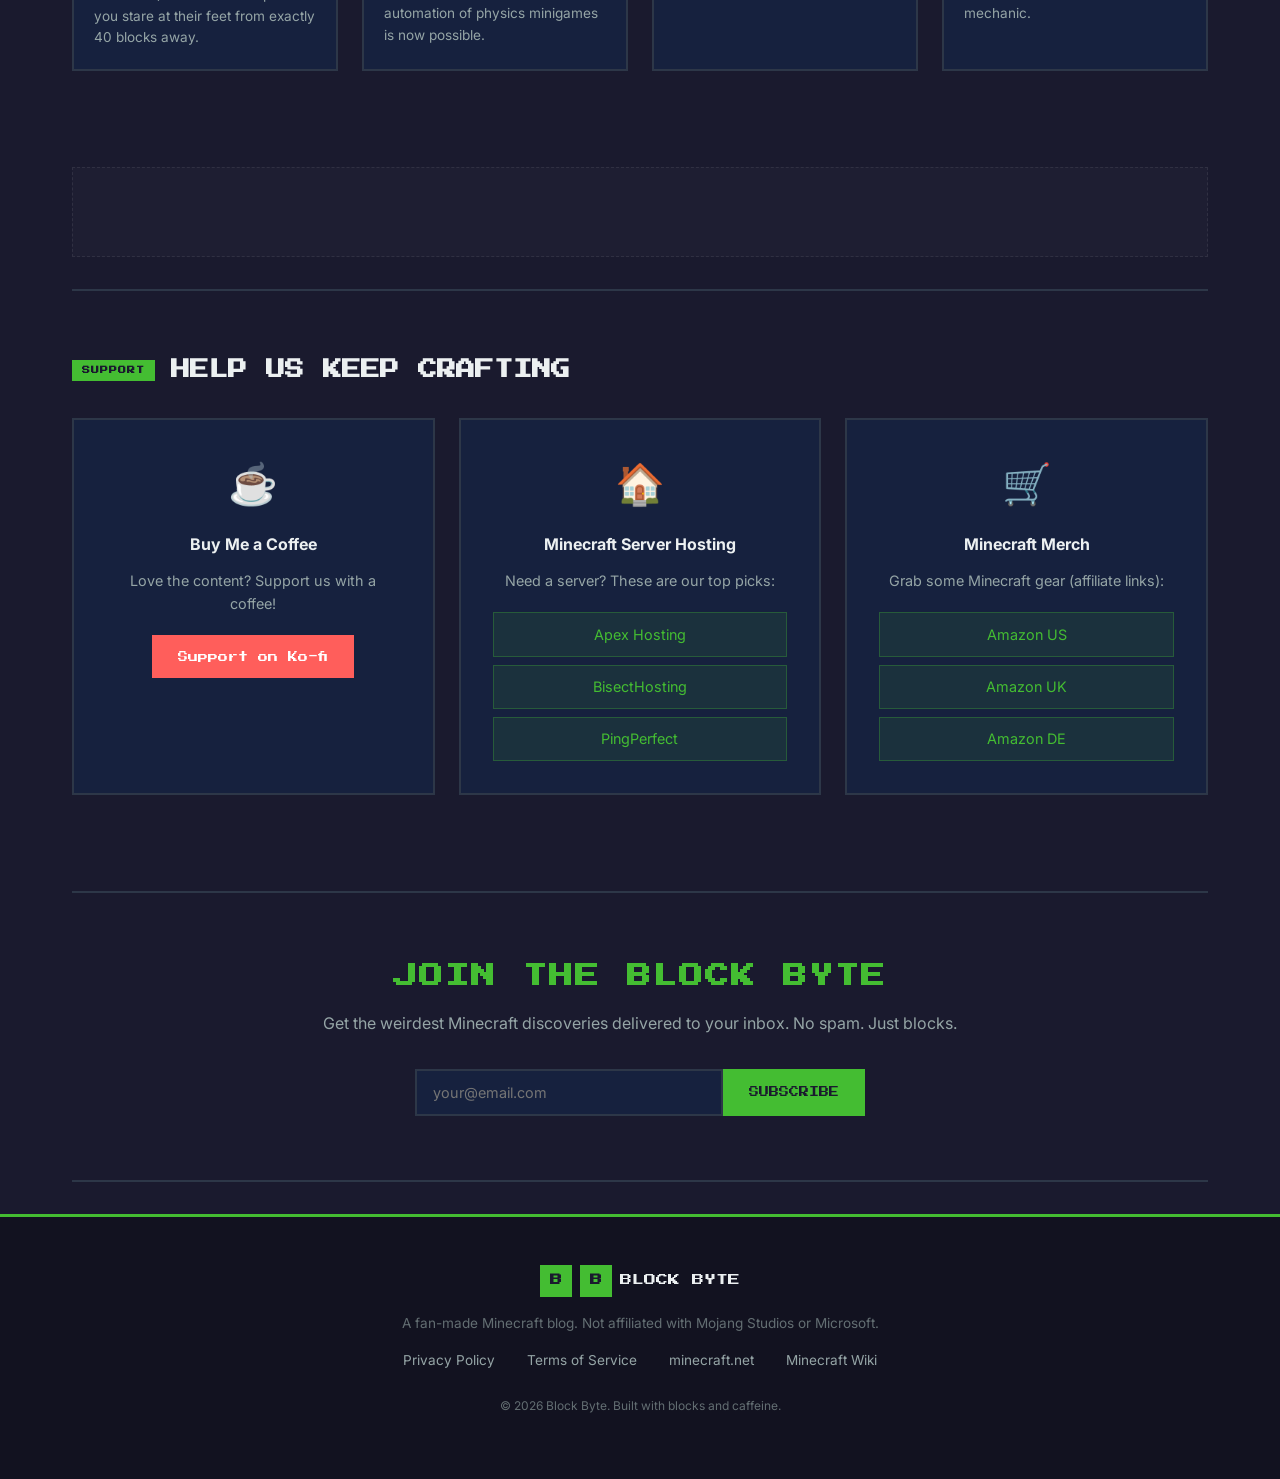
==== commit 46321122: "Add monetization: PropellerAds, Ko-fi, affiliate links" ====
--- a/index.html
+++ b/index.html
@@ -7,6 +7,27 @@
     <link rel="stylesheet" href="style.css">
     <link rel="preconnect" href="https://fonts.googleapis.com">
     <link href="https://fonts.googleapis.com/css2?family=Press+Start+2P&family=Inter:wght@400;500;600;700&display=swap" rel="stylesheet">
+    <script>
+        // Google Consent Mode v2 - Default to denied
+        window.dataLayer = window.dataLayer || [];
+        function gtag(){dataLayer.push(arguments);}
+        gtag('consent', 'default', {
+            'ad_storage': 'denied',
+            'ad_user_data': 'denied',
+            'ad_personalization': 'denied',
+            'analytics_storage': 'denied',
+            'functionality_storage': 'denied',
+            'personalization_storage': 'denied',
+            'security_storage': 'granted',
+            'wait_for_update': 500
+        });
+        gtag('set', 'ads_data_redaction', true);
+        gtag('set', 'url_passthrough', true);
+    </script>
+    <script async src="https://www.googletagmanager.com/gtag/js?id=G-XXXXXXXXXX"></script>
+    <script async src="https://pagead2.googlesyndication.com/pagead/js/adsbygoogle.js?client=ca-pub-4324650161214773" crossorigin="anonymous"></script>
+    <!-- PropellerAds - Replace YOUR_PROPELLER_ID with your actual ID -->
+    <script>(function(d,z,s){s.src='//'+d+'/400/'+z;try{(document.body||document.head).appendChild(s)}catch(e){}})('propellertag.com','YOUR_PROPELLER_ID',document.createElement('script'));</script>
 </head>
 <body>
     <div class="scanlines"></div>
@@ -45,6 +66,16 @@
     </section>
 
     <main>
+        <div class="ad-container ad-top">
+            <ins class="adsbygoogle"
+                 style="display:block"
+                 data-ad-client="ca-pub-4324650161214773"
+                 data-ad-slot="1111111111"
+                 data-ad-format="horizontal"
+                 data-full-width-responsive="true"></ins>
+            <script>(adsbygoogle = window.adsbygoogle || []).push({});</script>
+        </div>
+
         <section id="latest" class="section">
             <h2 class="section-title"><span class="tag new">NEW</span> LATEST UPDATES</h2>
             <div class="grid">
@@ -105,6 +136,16 @@
             </div>
         </section>
 
+        <div class="ad-container ad-mid">
+            <ins class="adsbygoogle"
+                 style="display:block"
+                 data-ad-client="ca-pub-4324650161214773"
+                 data-ad-slot="2222222222"
+                 data-ad-format="auto"
+                 data-full-width-responsive="true"></ins>
+            <script>(adsbygoogle = window.adsbygoogle || []).push({});</script>
+        </div>
+
         <section id="weird" class="section">
             <h2 class="section-title"><span class="tag weird">WEIRD</span> STRANGEST DISCOVERIES</h2>
             <div class="grid">
@@ -239,6 +280,16 @@
             </div>
         </section>
 
+        <div class="ad-container ad-mid">
+            <ins class="adsbygoogle"
+                 style="display:block"
+                 data-ad-client="ca-pub-4324650161214773"
+                 data-ad-slot="3333333333"
+                 data-ad-format="auto"
+                 data-full-width-responsive="true"></ins>
+            <script>(adsbygoogle = window.adsbygoogle || []).push({});</script>
+        </div>
+
         <section id="mechanics" class="section">
             <h2 class="section-title"><span class="tag tech">TECH</span> SECRET MECHANICS</h2>
             <div class="grid three-col">
@@ -299,6 +350,49 @@
                     </div>
                 </article>
 
+            </div>
+        </section>
+
+        <div class="ad-container ad-bottom">
+            <ins class="adsbygoogle"
+                 style="display:block"
+                 data-ad-client="ca-pub-4324650161214773"
+                 data-ad-slot="4444444444"
+                 data-ad-format="horizontal"
+                 data-full-width-responsive="true"></ins>
+            <script>(adsbygoogle = window.adsbygoogle || []).push({});</script>
+        </div>
+
+        <!-- Support & Monetization Section -->
+        <section class="support-section">
+            <h2 class="section-title"><span class="tag new">SUPPORT</span> HELP US KEEP CRAFTING</h2>
+            <div class="support-grid">
+                <div class="support-card">
+                    <div class="support-icon">&#9749;</div>
+                    <h3>Buy Me a Coffee</h3>
+                    <p>Love the content? Support us with a coffee!</p>
+                    <a href="https://ko-fi.com/YOUR_KOFI_NAME" target="_blank" class="support-btn ko-fi-btn">Support on Ko-fi</a>
+                </div>
+                <div class="support-card">
+                    <div class="support-icon">&#127968;</div>
+                    <h3>Minecraft Server Hosting</h3>
+                    <p>Need a server? These are our top picks:</p>
+                    <div class="affiliate-links">
+                        <a href="https://apexminecrafthosting.com/?aff=YOUR_AFFILIATE_ID" target="_blank" class="affiliate-link">Apex Hosting</a>
+                        <a href="https://www.bisecthosting.com/aff.php?aff=YOUR_AFFILIATE_ID" target="_blank" class="affiliate-link">BisectHosting</a>
+                        <a href="https://www.pingperfect.com/aff.php?aff=YOUR_AFFILIATE_ID" target="_blank" class="affiliate-link">PingPerfect</a>
+                    </div>
+                </div>
+                <div class="support-card">
+                    <div class="support-icon">&#128722;</div>
+                    <h3>Minecraft Merch</h3>
+                    <p>Grab some Minecraft gear (affiliate links):</p>
+                    <div class="affiliate-links">
+                        <a href="https://www.amazon.com/s?k=minecraft+merch&tag=YOUR_AMAZON_TAG" target="_blank" class="affiliate-link">Amazon US</a>
+                        <a href="https://www.amazon.co.uk/s?k=minecraft+merch&tag=YOUR_AMAZON_TAG" target="_blank" class="affiliate-link">Amazon UK</a>
+                        <a href="https://www.amazon.de/s?k=minecraft+merch&tag=YOUR_AMAZON_TAG" target="_blank" class="affiliate-link">Amazon DE</a>
+                    </div>
+                </div>
             </div>
         </section>
 
@@ -322,6 +416,8 @@
             </div>
             <p>A fan-made Minecraft blog. Not affiliated with Mojang Studios or Microsoft.</p>
             <div class="footer-links">
+                <a href="privacy.html">Privacy Policy</a>
+                <a href="terms.html">Terms of Service</a>
                 <a href="https://www.minecraft.net" target="_blank">minecraft.net</a>
                 <a href="https://minecraft.wiki" target="_blank">Minecraft Wiki</a>
             </div>
@@ -330,5 +426,121 @@
     </footer>
 
     <script src="script.js"></script>
+
+    <!-- GDPR Consent Banner -->
+    <div id="consent-banner" class="consent-banner" style="display:none;">
+        <div class="consent-content">
+            <div class="consent-text">
+                <h3>We value your privacy</h3>
+                <p>We use cookies and similar technologies to enhance your experience, serve personalized ads, and analyze our traffic. You can choose to consent to all purposes, reject non-essential cookies, or manage your preferences.</p>
+            </div>
+            <div class="consent-buttons">
+                <button id="consent-reject" class="consent-btn reject">Do not consent</button>
+                <button id="consent-manage" class="consent-btn manage">Manage options</button>
+                <button id="consent-accept" class="consent-btn accept">Consent</button>
+            </div>
+        </div>
+    </div>
+
+    <!-- Consent Manage Modal -->
+    <div id="consent-modal" class="consent-modal" style="display:none;">
+        <div class="consent-modal-content">
+            <h3>Cookie Preferences</h3>
+            <div class="consent-option">
+                <label>
+                    <input type="checkbox" id="consent-ads" checked>
+                    <span><strong>Advertising cookies</strong> - Used to deliver personalized ads</span>
+                </label>
+            </div>
+            <div class="consent-option">
+                <label>
+                    <input type="checkbox" id="consent-analytics" checked>
+                    <span><strong>Analytics cookies</strong> - Help us understand how you use our site</span>
+                </label>
+            </div>
+            <div class="consent-option">
+                <label>
+                    <input type="checkbox" id="consent-functional" checked>
+                    <span><strong>Functional cookies</strong> - Enable enhanced functionality</span>
+                </label>
+            </div>
+            <div class="consent-modal-buttons">
+                <button id="consent-save" class="consent-btn accept">Save preferences</button>
+            </div>
+        </div>
+    </div>
+
+    <script>
+        (function() {
+            const banner = document.getElementById('consent-banner');
+            const modal = document.getElementById('consent-modal');
+            const consentKey = 'blockbyte_consent';
+
+            function getStoredConsent() {
+                try { return JSON.parse(localStorage.getItem(consentKey)); } catch(e) { return null; }
+            }
+
+            function storeConsent(consent) {
+                localStorage.setItem(consentKey, JSON.stringify(consent));
+            }
+
+            function updateConsentMode(consent) {
+                const hasAds = consent.ads === true;
+                const hasAnalytics = consent.analytics === true;
+                const hasFunctional = consent.functional === true;
+
+                gtag('consent', 'update', {
+                    'ad_storage': hasAds ? 'granted' : 'denied',
+                    'ad_user_data': hasAds ? 'granted' : 'denied',
+                    'ad_personalization': hasAds ? 'granted' : 'denied',
+                    'analytics_storage': hasAnalytics ? 'granted' : 'denied',
+                    'functionality_storage': hasFunctional ? 'granted' : 'denied',
+                    'personalization_storage': hasFunctional ? 'granted' : 'denied'
+                });
+            }
+
+            function acceptAll() {
+                storeConsent({ ads: true, analytics: true, functional: true });
+                updateConsentMode({ ads: true, analytics: true, functional: true });
+                banner.style.display = 'none';
+                modal.style.display = 'none';
+            }
+
+            function rejectAll() {
+                storeConsent({ ads: false, analytics: false, functional: false });
+                updateConsentMode({ ads: false, analytics: false, functional: false });
+                banner.style.display = 'none';
+                modal.style.display = 'none';
+            }
+
+            function saveManage() {
+                const consent = {
+                    ads: document.getElementById('consent-ads').checked,
+                    analytics: document.getElementById('consent-analytics').checked,
+                    functional: document.getElementById('consent-functional').checked
+                };
+                storeConsent(consent);
+                updateConsentMode(consent);
+                banner.style.display = 'none';
+                modal.style.display = 'none';
+            }
+
+            document.getElementById('consent-accept').addEventListener('click', acceptAll);
+            document.getElementById('consent-reject').addEventListener('click', rejectAll);
+            document.getElementById('consent-manage').addEventListener('click', function() {
+                modal.style.display = 'flex';
+            });
+            document.getElementById('consent-save').addEventListener('click', saveManage);
+
+            // Check if consent already given
+            const stored = getStoredConsent();
+            if (stored) {
+                updateConsentMode(stored);
+            } else {
+                // Show banner after 1 second
+                setTimeout(function() { banner.style.display = 'flex'; }, 1000);
+            }
+        })();
+    </script>
 </body>
 </html>
--- a/style.css
+++ b/style.css
@@ -431,6 +431,92 @@
     font-size: 0.85rem;
 }
 
+/* Support Section */
+.support-section {
+    padding: 4rem 0;
+    border-top: 2px solid var(--border);
+}
+
+.support-grid {
+    display: grid;
+    grid-template-columns: repeat(auto-fit, minmax(280px, 1fr));
+    gap: 1.5rem;
+    margin-top: 2rem;
+}
+
+.support-card {
+    background: var(--bg-card);
+    border: 2px solid var(--border);
+    padding: 2rem;
+    text-align: center;
+    transition: all 0.3s;
+}
+
+.support-card:hover {
+    border-color: var(--accent-green);
+    transform: translateY(-4px);
+    box-shadow: 0 8px 30px rgba(0, 0, 0, 0.3);
+}
+
+.support-icon {
+    font-size: 2.5rem;
+    margin-bottom: 1rem;
+}
+
+.support-card h3 {
+    font-size: 1rem;
+    margin-bottom: 0.75rem;
+    color: var(--text-primary);
+}
+
+.support-card p {
+    color: var(--text-secondary);
+    font-size: 0.9rem;
+    margin-bottom: 1.25rem;
+}
+
+.support-btn {
+    display: inline-block;
+    padding: 0.7rem 1.5rem;
+    text-decoration: none;
+    font-family: var(--font-pixel);
+    font-size: 10px;
+    transition: all 0.3s;
+}
+
+.ko-fi-btn {
+    background: #ff5e5b;
+    color: white;
+    border: 2px solid #ff5e5b;
+}
+
+.ko-fi-btn:hover {
+    background: transparent;
+    color: #ff5e5b;
+}
+
+.affiliate-links {
+    display: flex;
+    flex-direction: column;
+    gap: 0.5rem;
+}
+
+.affiliate-link {
+    display: block;
+    padding: 0.6rem 1rem;
+    background: rgba(68, 189, 50, 0.1);
+    border: 1px solid rgba(68, 189, 50, 0.3);
+    color: var(--accent-green);
+    text-decoration: none;
+    font-size: 0.9rem;
+    transition: all 0.3s;
+}
+
+.affiliate-link:hover {
+    background: var(--accent-green);
+    color: var(--bg-dark);
+}
+
 /* Newsletter */
 .newsletter {
     padding: 4rem 0;
@@ -489,6 +575,32 @@
 .newsletter-form button:hover {
     background: transparent;
     color: var(--accent-green);
+}
+
+/* Ad containers */
+.ad-container {
+    margin: 2rem auto;
+    text-align: center;
+    min-height: 90px;
+    background: rgba(255, 255, 255, 0.02);
+    border: 1px dashed rgba(255, 255, 255, 0.08);
+    display: flex;
+    align-items: center;
+    justify-content: center;
+    overflow: hidden;
+}
+
+.ad-top {
+    margin-top: 2rem;
+    margin-bottom: 1rem;
+}
+
+.ad-mid {
+    margin: 3rem auto;
+}
+
+.ad-bottom {
+    margin-bottom: 2rem;
 }
 
 /* Footer */
@@ -635,3 +747,170 @@
 ::-webkit-scrollbar-thumb:hover {
     background: #5cd640;
 }
+
+/* GDPR Consent Banner */
+.consent-banner {
+    position: fixed;
+    bottom: 0;
+    left: 0;
+    width: 100%;
+    background: #0d1117;
+    border-top: 3px solid var(--accent-green);
+    z-index: 10000;
+    padding: 1.5rem 2rem;
+    box-shadow: 0 -4px 30px rgba(0, 0, 0, 0.5);
+}
+
+.consent-content {
+    max-width: 1200px;
+    margin: 0 auto;
+    display: flex;
+    align-items: center;
+    gap: 2rem;
+}
+
+.consent-text {
+    flex: 1;
+}
+
+.consent-text h3 {
+    font-family: var(--font-pixel);
+    font-size: 11px;
+    color: var(--accent-green);
+    margin-bottom: 0.5rem;
+}
+
+.consent-text p {
+    color: var(--text-secondary);
+    font-size: 0.85rem;
+    line-height: 1.5;
+}
+
+.consent-buttons {
+    display: flex;
+    gap: 0.75rem;
+    flex-shrink: 0;
+}
+
+.consent-btn {
+    font-family: var(--font-pixel);
+    font-size: 9px;
+    padding: 0.7rem 1.2rem;
+    border: 2px solid;
+    cursor: pointer;
+    transition: all 0.3s;
+    text-transform: uppercase;
+    letter-spacing: 0.5px;
+}
+
+.consent-btn.accept {
+    background: var(--accent-green);
+    color: var(--bg-dark);
+    border-color: var(--accent-green);
+}
+
+.consent-btn.accept:hover {
+    background: #5cd640;
+    border-color: #5cd640;
+}
+
+.consent-btn.reject {
+    background: transparent;
+    color: var(--text-secondary);
+    border-color: var(--border);
+}
+
+.consent-btn.reject:hover {
+    border-color: var(--accent-red);
+    color: var(--accent-red);
+}
+
+.consent-btn.manage {
+    background: transparent;
+    color: var(--text-secondary);
+    border-color: var(--border);
+}
+
+.consent-btn.manage:hover {
+    border-color: var(--accent-yellow);
+    color: var(--accent-yellow);
+}
+
+/* Consent Modal */
+.consent-modal {
+    position: fixed;
+    top: 0;
+    left: 0;
+    width: 100%;
+    height: 100%;
+    background: rgba(0, 0, 0, 0.8);
+    z-index: 10001;
+    display: flex;
+    align-items: center;
+    justify-content: center;
+    padding: 2rem;
+}
+
+.consent-modal-content {
+    background: #0d1117;
+    border: 2px solid var(--accent-green);
+    max-width: 500px;
+    width: 100%;
+    padding: 2rem;
+}
+
+.consent-modal-content h3 {
+    font-family: var(--font-pixel);
+    font-size: 12px;
+    color: var(--accent-green);
+    margin-bottom: 1.5rem;
+}
+
+.consent-option {
+    margin-bottom: 1rem;
+}
+
+.consent-option label {
+    display: flex;
+    align-items: flex-start;
+    gap: 0.75rem;
+    cursor: pointer;
+}
+
+.consent-option input[type="checkbox"] {
+    margin-top: 3px;
+    accent-color: var(--accent-green);
+    width: 16px;
+    height: 16px;
+}
+
+.consent-option span {
+    color: var(--text-secondary);
+    font-size: 0.9rem;
+    line-height: 1.4;
+}
+
+.consent-option strong {
+    color: var(--text-primary);
+}
+
+.consent-modal-buttons {
+    margin-top: 1.5rem;
+    text-align: right;
+}
+
+@media (max-width: 768px) {
+    .consent-content {
+        flex-direction: column;
+        text-align: center;
+    }
+
+    .consent-buttons {
+        width: 100%;
+        flex-direction: column;
+    }
+
+    .consent-btn {
+        width: 100%;
+    }
+}
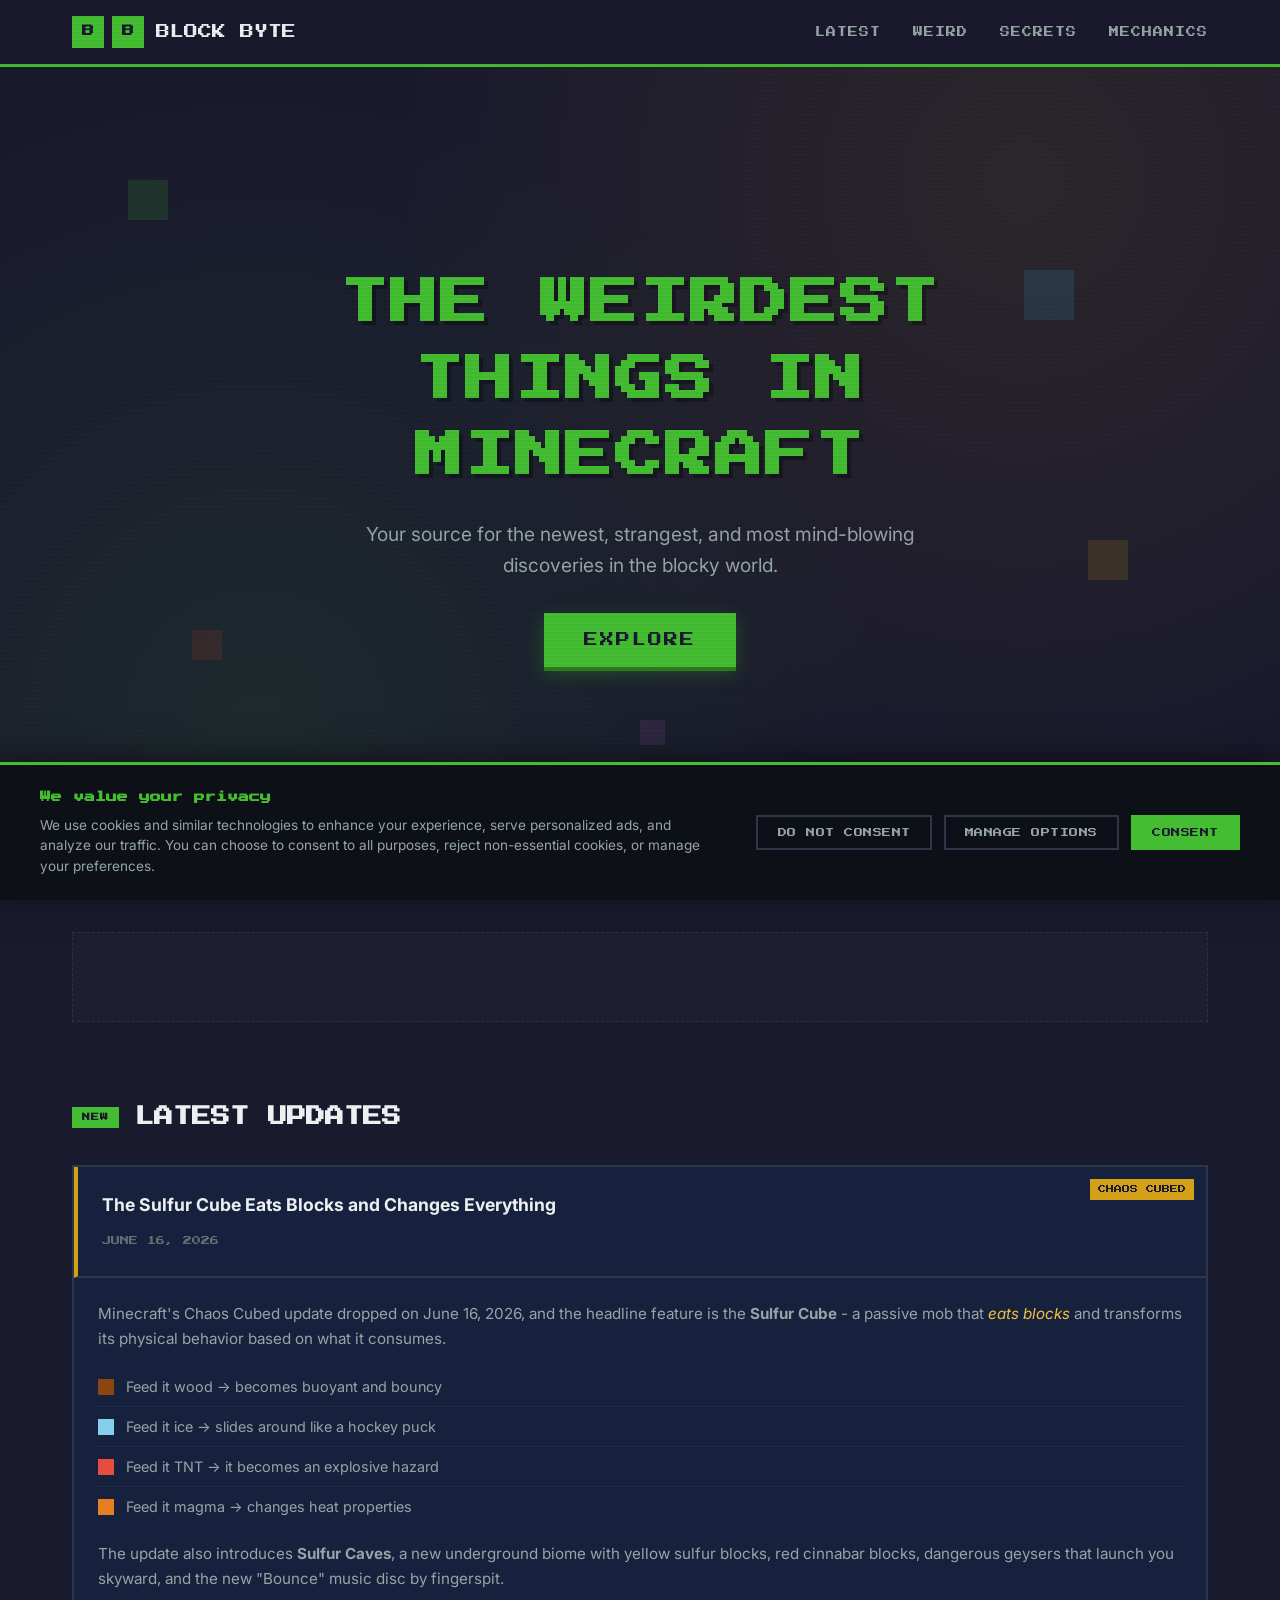
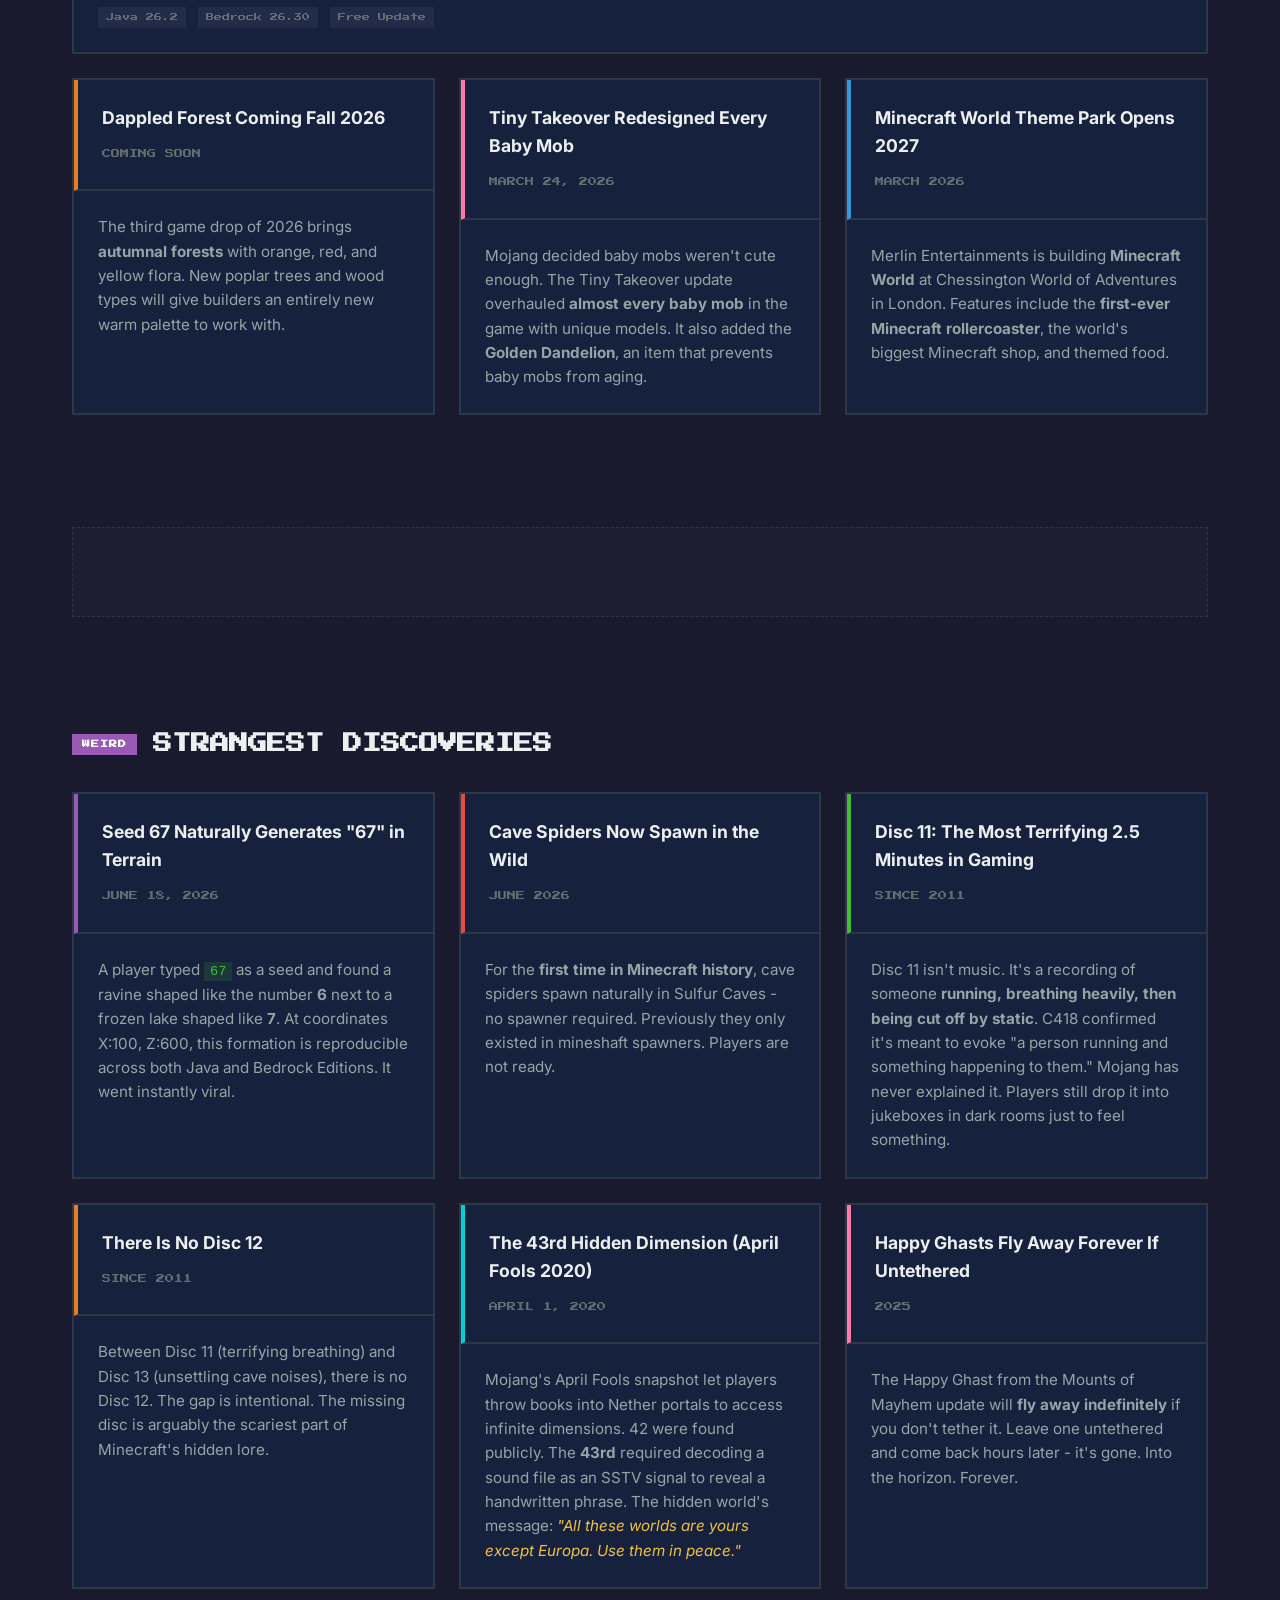
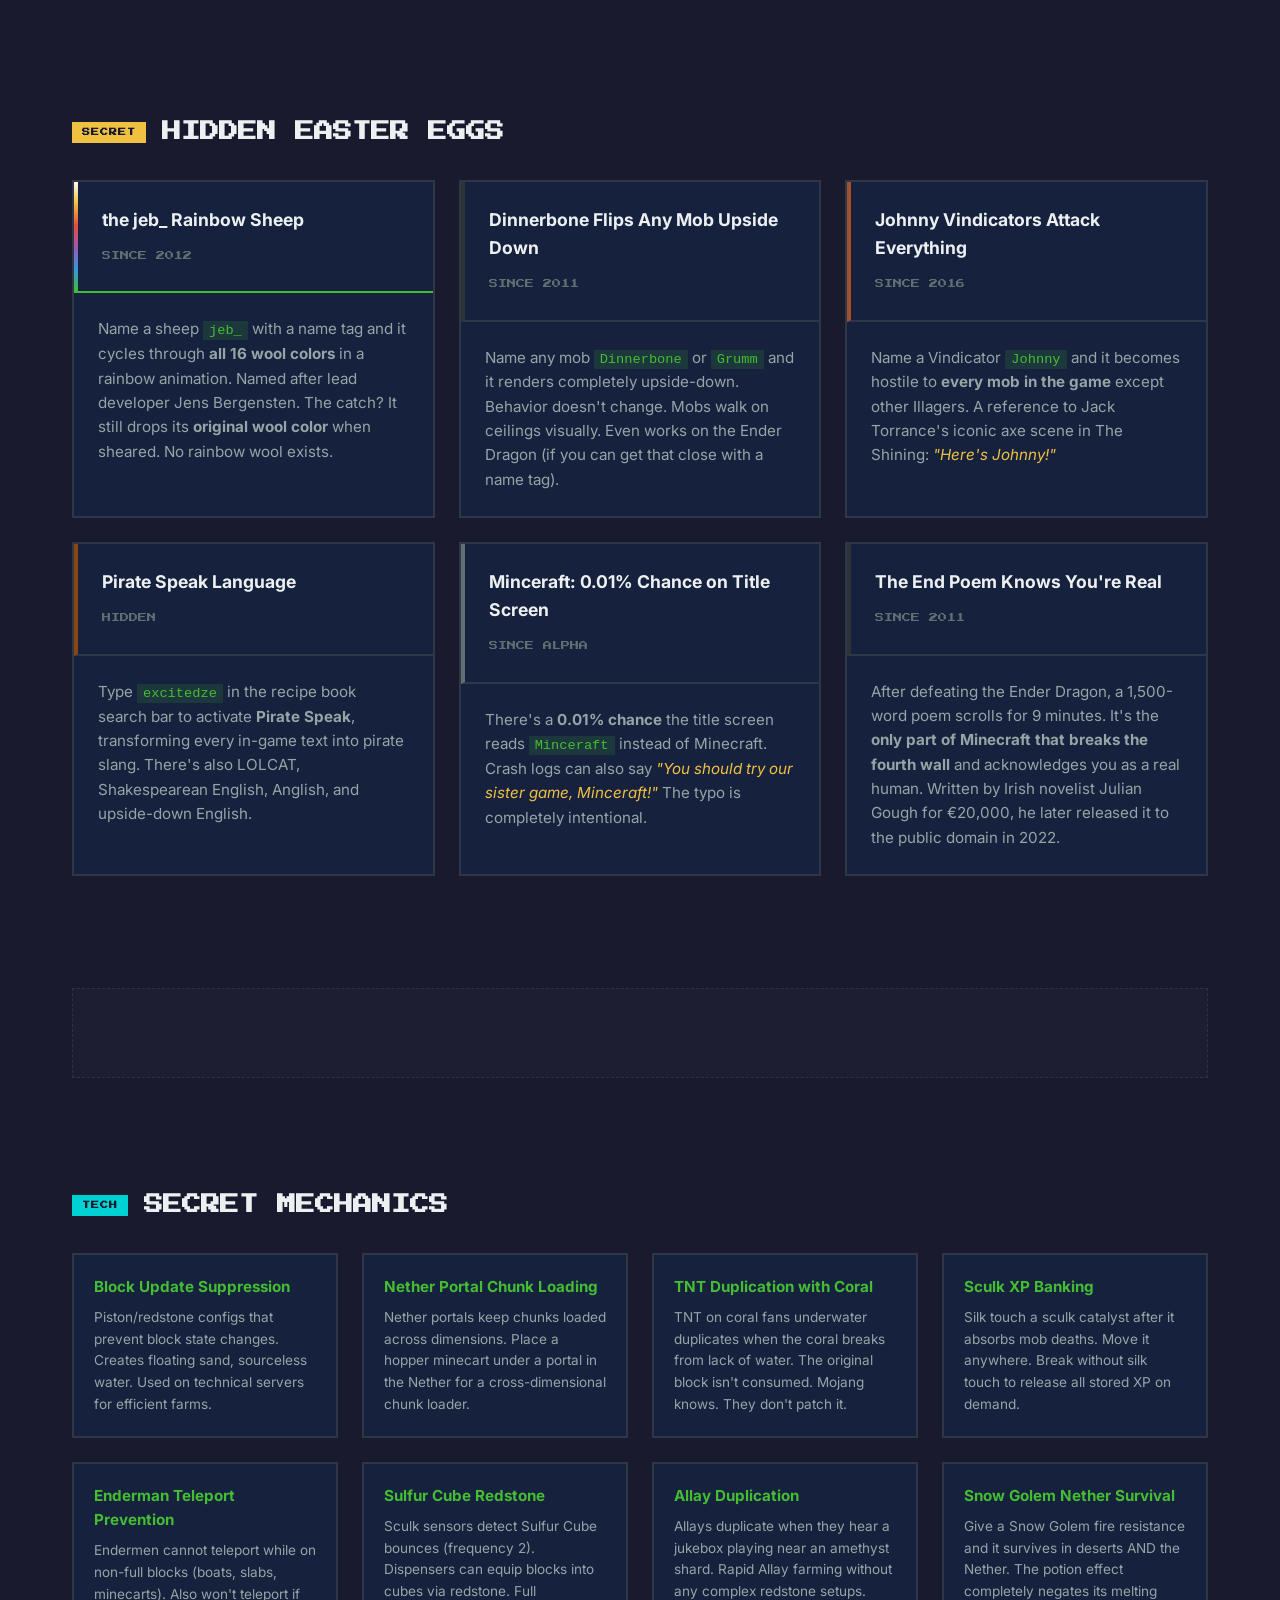
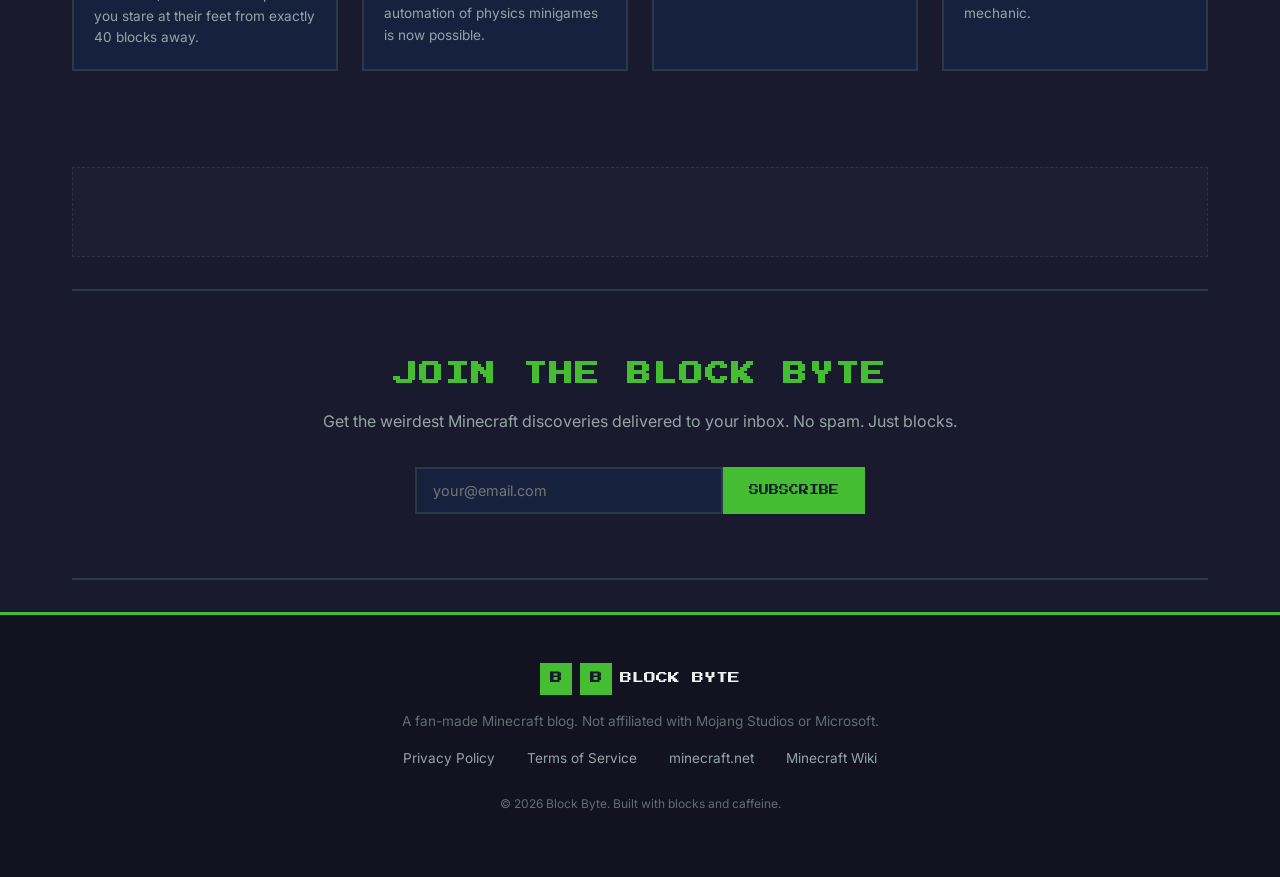
==== commit 618937c1: "Remove monetization (PropellerAds, Ko-fi, affiliate links)" ====
--- a/index.html
+++ b/index.html
@@ -26,8 +26,6 @@
     </script>
     <script async src="https://www.googletagmanager.com/gtag/js?id=G-XXXXXXXXXX"></script>
     <script async src="https://pagead2.googlesyndication.com/pagead/js/adsbygoogle.js?client=ca-pub-4324650161214773" crossorigin="anonymous"></script>
-    <!-- PropellerAds - Replace YOUR_PROPELLER_ID with your actual ID -->
-    <script>(function(d,z,s){s.src='//'+d+'/400/'+z;try{(document.body||document.head).appendChild(s)}catch(e){}})('propellertag.com','YOUR_PROPELLER_ID',document.createElement('script'));</script>
 </head>
 <body>
     <div class="scanlines"></div>
@@ -363,39 +361,6 @@
             <script>(adsbygoogle = window.adsbygoogle || []).push({});</script>
         </div>
 
-        <!-- Support & Monetization Section -->
-        <section class="support-section">
-            <h2 class="section-title"><span class="tag new">SUPPORT</span> HELP US KEEP CRAFTING</h2>
-            <div class="support-grid">
-                <div class="support-card">
-                    <div class="support-icon">&#9749;</div>
-                    <h3>Buy Me a Coffee</h3>
-                    <p>Love the content? Support us with a coffee!</p>
-                    <a href="https://ko-fi.com/YOUR_KOFI_NAME" target="_blank" class="support-btn ko-fi-btn">Support on Ko-fi</a>
-                </div>
-                <div class="support-card">
-                    <div class="support-icon">&#127968;</div>
-                    <h3>Minecraft Server Hosting</h3>
-                    <p>Need a server? These are our top picks:</p>
-                    <div class="affiliate-links">
-                        <a href="https://apexminecrafthosting.com/?aff=YOUR_AFFILIATE_ID" target="_blank" class="affiliate-link">Apex Hosting</a>
-                        <a href="https://www.bisecthosting.com/aff.php?aff=YOUR_AFFILIATE_ID" target="_blank" class="affiliate-link">BisectHosting</a>
-                        <a href="https://www.pingperfect.com/aff.php?aff=YOUR_AFFILIATE_ID" target="_blank" class="affiliate-link">PingPerfect</a>
-                    </div>
-                </div>
-                <div class="support-card">
-                    <div class="support-icon">&#128722;</div>
-                    <h3>Minecraft Merch</h3>
-                    <p>Grab some Minecraft gear (affiliate links):</p>
-                    <div class="affiliate-links">
-                        <a href="https://www.amazon.com/s?k=minecraft+merch&tag=YOUR_AMAZON_TAG" target="_blank" class="affiliate-link">Amazon US</a>
-                        <a href="https://www.amazon.co.uk/s?k=minecraft+merch&tag=YOUR_AMAZON_TAG" target="_blank" class="affiliate-link">Amazon UK</a>
-                        <a href="https://www.amazon.de/s?k=minecraft+merch&tag=YOUR_AMAZON_TAG" target="_blank" class="affiliate-link">Amazon DE</a>
-                    </div>
-                </div>
-            </div>
-        </section>
-
         <section class="newsletter">
             <div class="newsletter-content">
                 <h2 class="pixel-text">JOIN THE BLOCK BYTE</h2>
--- a/style.css
+++ b/style.css
@@ -431,92 +431,6 @@
     font-size: 0.85rem;
 }
 
-/* Support Section */
-.support-section {
-    padding: 4rem 0;
-    border-top: 2px solid var(--border);
-}
-
-.support-grid {
-    display: grid;
-    grid-template-columns: repeat(auto-fit, minmax(280px, 1fr));
-    gap: 1.5rem;
-    margin-top: 2rem;
-}
-
-.support-card {
-    background: var(--bg-card);
-    border: 2px solid var(--border);
-    padding: 2rem;
-    text-align: center;
-    transition: all 0.3s;
-}
-
-.support-card:hover {
-    border-color: var(--accent-green);
-    transform: translateY(-4px);
-    box-shadow: 0 8px 30px rgba(0, 0, 0, 0.3);
-}
-
-.support-icon {
-    font-size: 2.5rem;
-    margin-bottom: 1rem;
-}
-
-.support-card h3 {
-    font-size: 1rem;
-    margin-bottom: 0.75rem;
-    color: var(--text-primary);
-}
-
-.support-card p {
-    color: var(--text-secondary);
-    font-size: 0.9rem;
-    margin-bottom: 1.25rem;
-}
-
-.support-btn {
-    display: inline-block;
-    padding: 0.7rem 1.5rem;
-    text-decoration: none;
-    font-family: var(--font-pixel);
-    font-size: 10px;
-    transition: all 0.3s;
-}
-
-.ko-fi-btn {
-    background: #ff5e5b;
-    color: white;
-    border: 2px solid #ff5e5b;
-}
-
-.ko-fi-btn:hover {
-    background: transparent;
-    color: #ff5e5b;
-}
-
-.affiliate-links {
-    display: flex;
-    flex-direction: column;
-    gap: 0.5rem;
-}
-
-.affiliate-link {
-    display: block;
-    padding: 0.6rem 1rem;
-    background: rgba(68, 189, 50, 0.1);
-    border: 1px solid rgba(68, 189, 50, 0.3);
-    color: var(--accent-green);
-    text-decoration: none;
-    font-size: 0.9rem;
-    transition: all 0.3s;
-}
-
-.affiliate-link:hover {
-    background: var(--accent-green);
-    color: var(--bg-dark);
-}
-
 /* Newsletter */
 .newsletter {
     padding: 4rem 0;
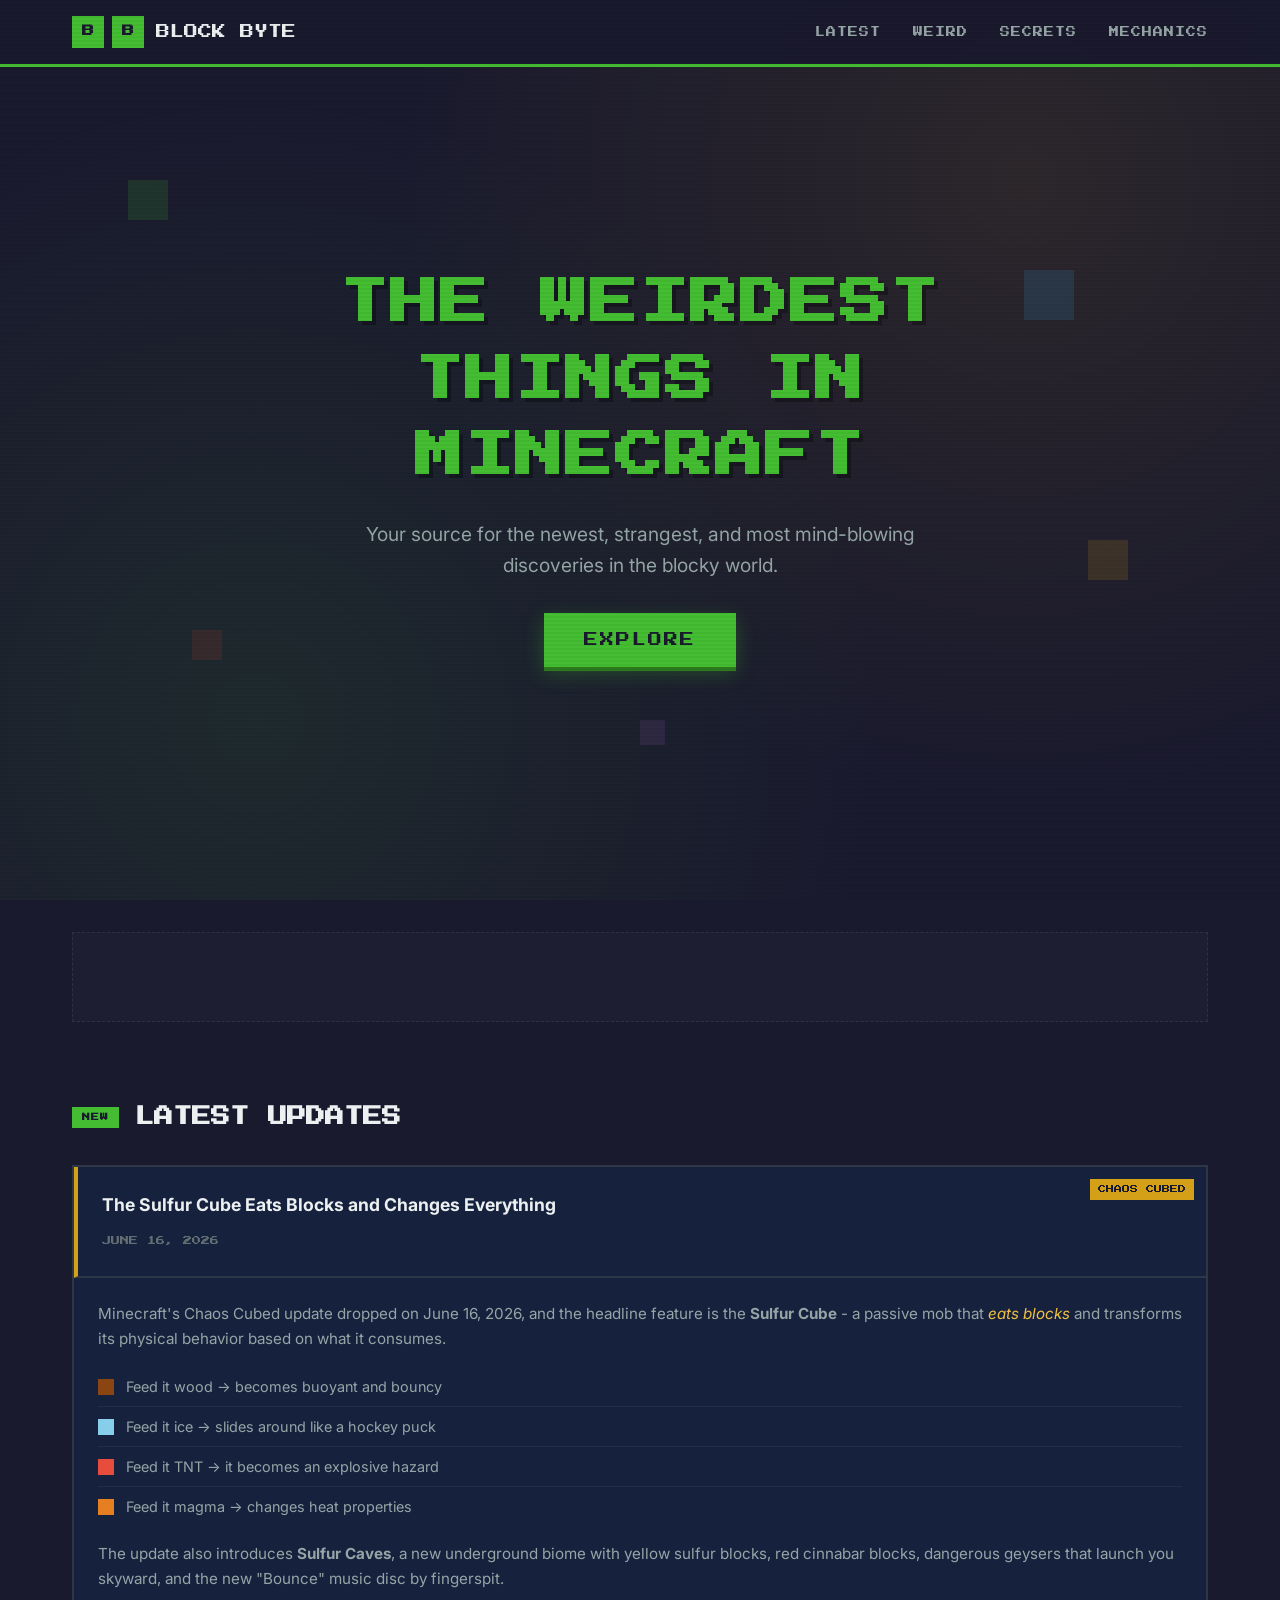
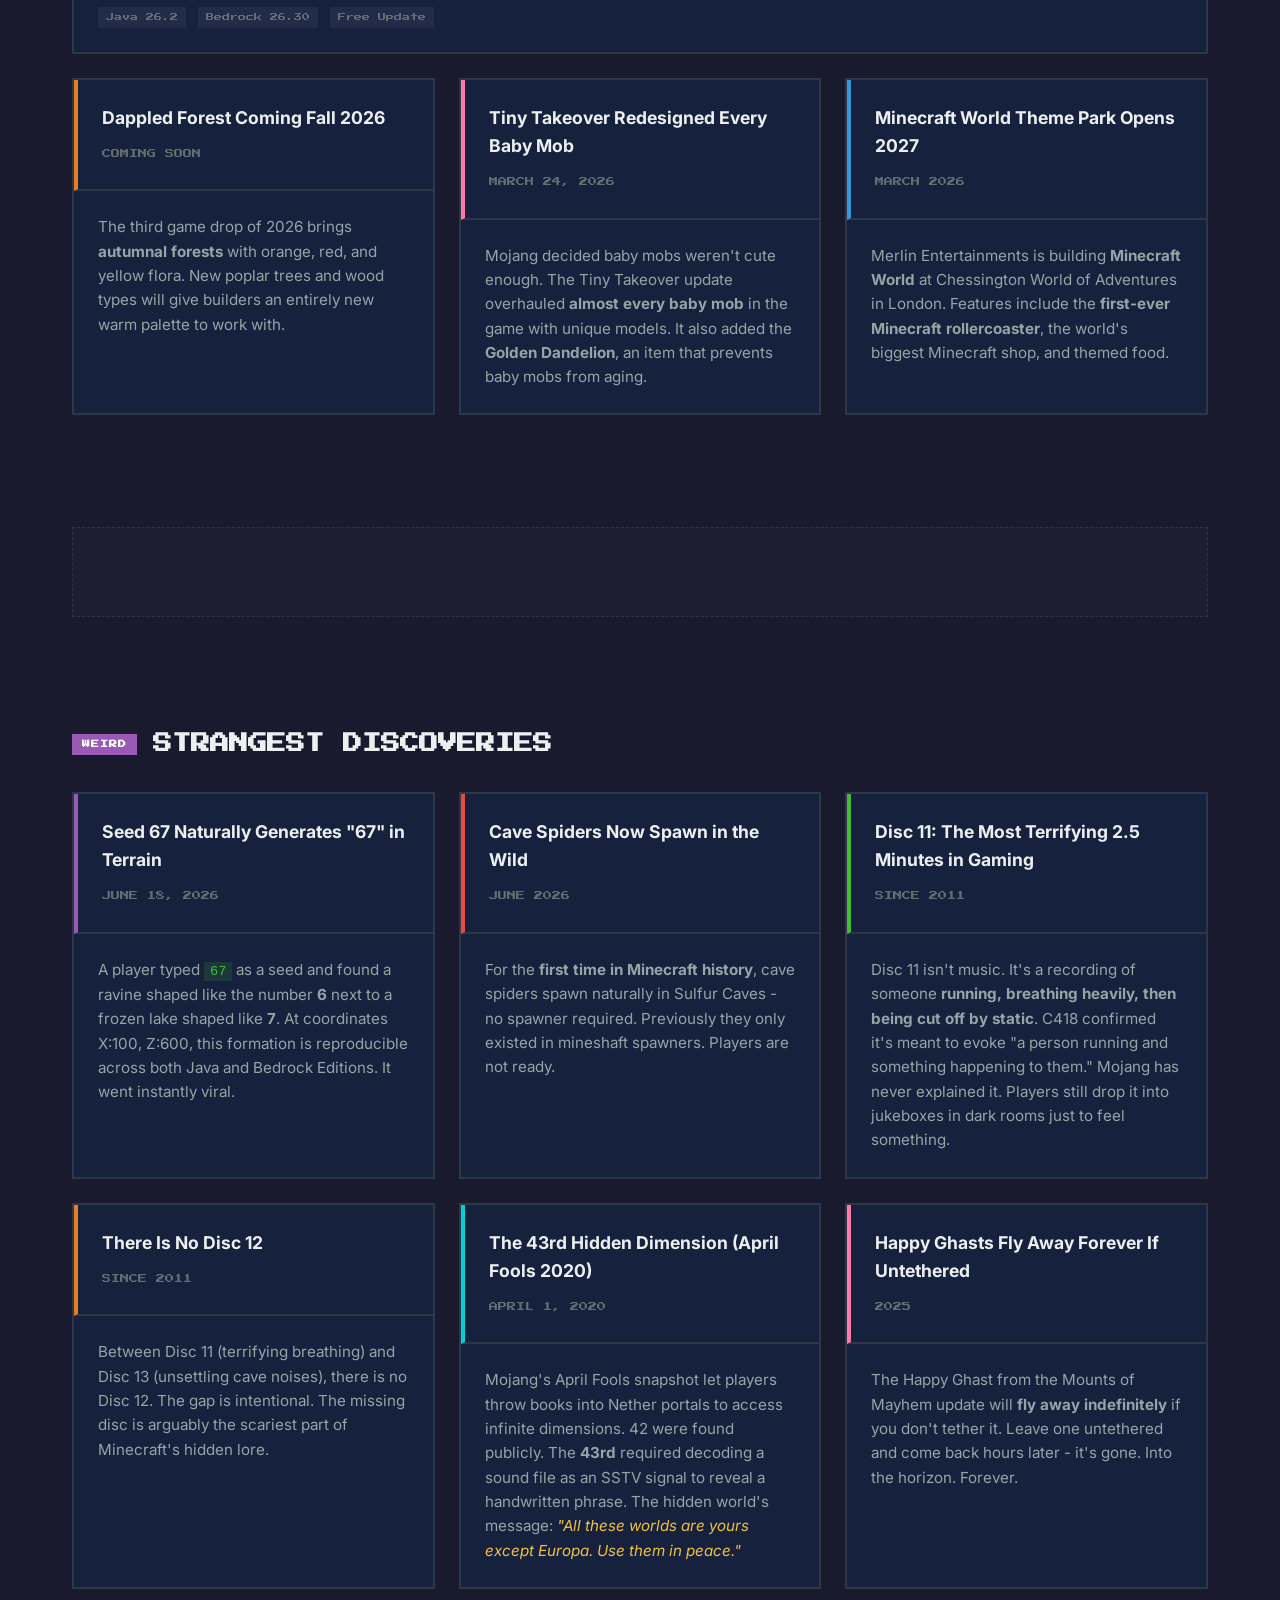
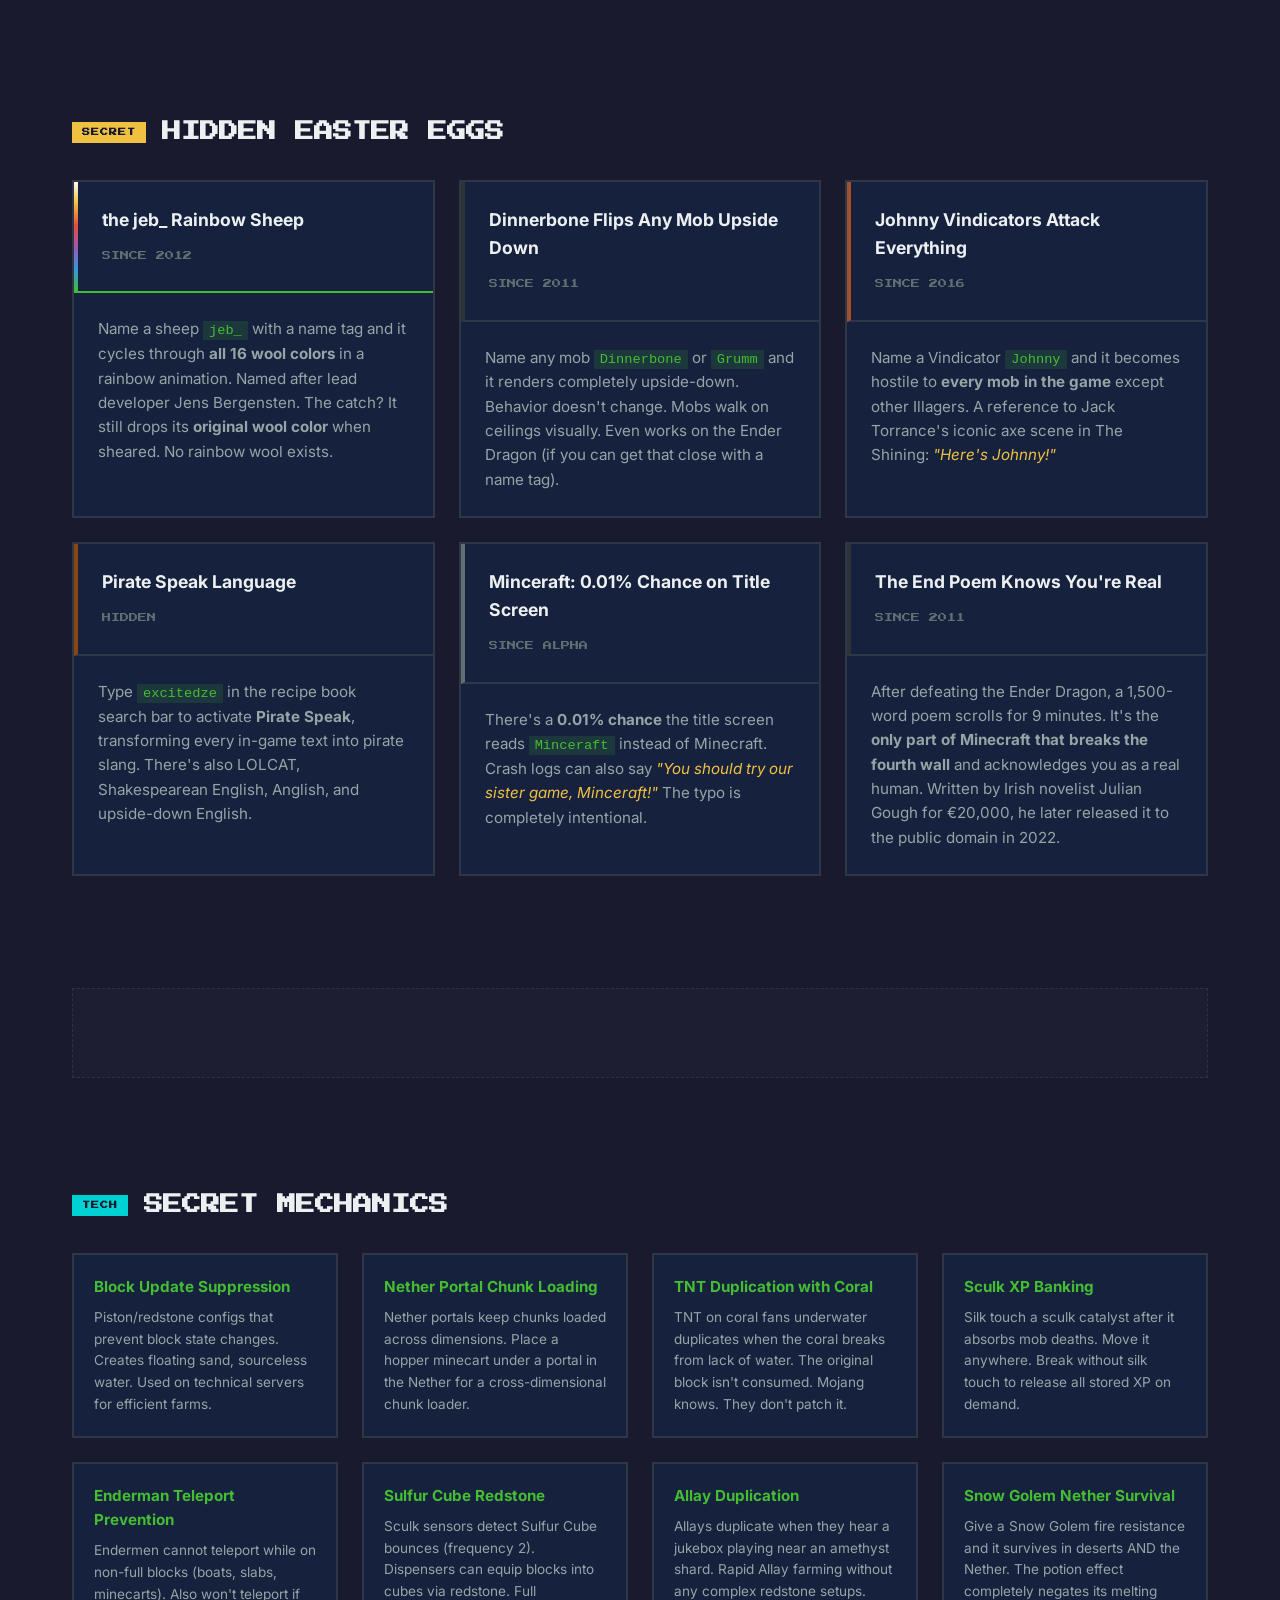
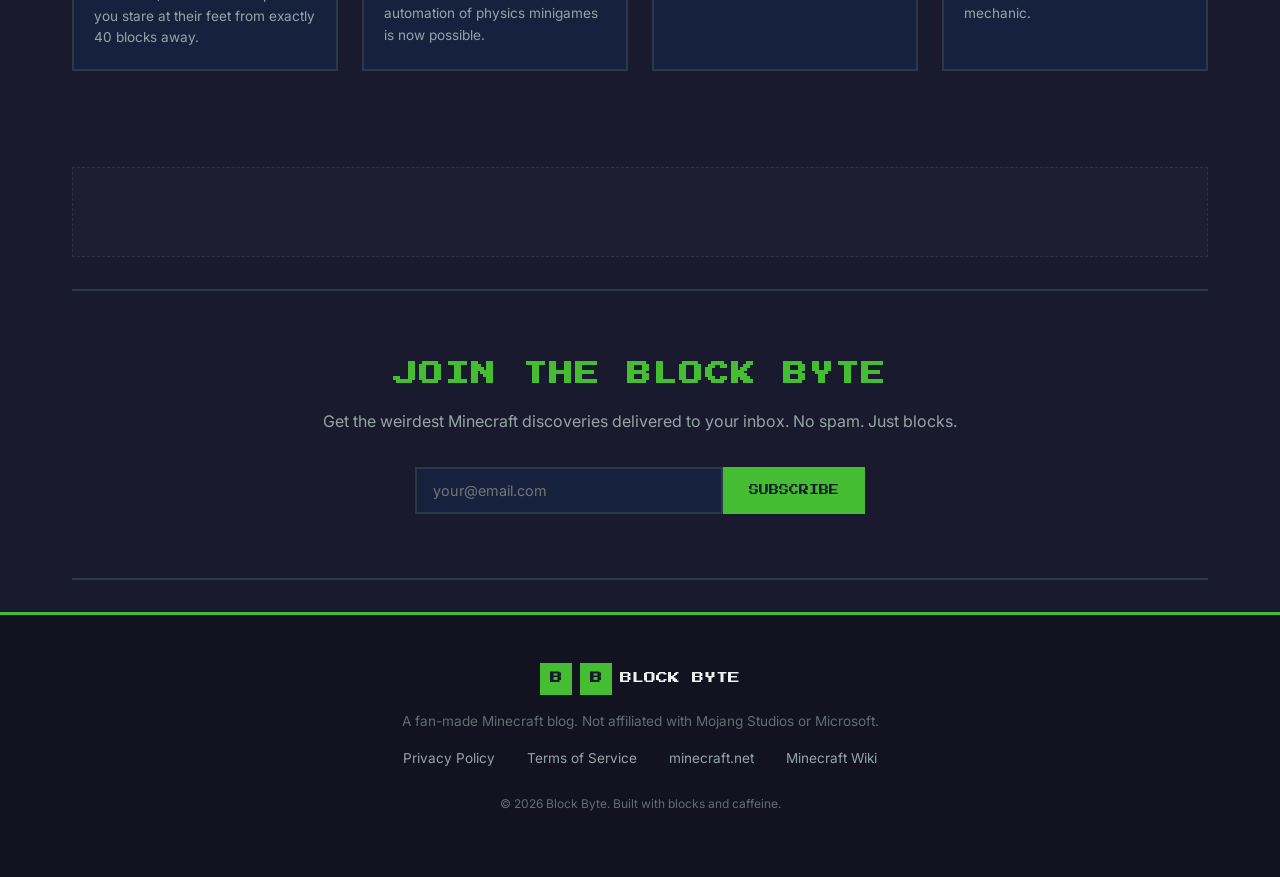
==== commit 0b32a4d0: "Fix AdSense: remove placeholder GTAG, clean up code" ====
--- a/index.html
+++ b/index.html
@@ -7,24 +7,6 @@
     <link rel="stylesheet" href="style.css">
     <link rel="preconnect" href="https://fonts.googleapis.com">
     <link href="https://fonts.googleapis.com/css2?family=Press+Start+2P&family=Inter:wght@400;500;600;700&display=swap" rel="stylesheet">
-    <script>
-        // Google Consent Mode v2 - Default to denied
-        window.dataLayer = window.dataLayer || [];
-        function gtag(){dataLayer.push(arguments);}
-        gtag('consent', 'default', {
-            'ad_storage': 'denied',
-            'ad_user_data': 'denied',
-            'ad_personalization': 'denied',
-            'analytics_storage': 'denied',
-            'functionality_storage': 'denied',
-            'personalization_storage': 'denied',
-            'security_storage': 'granted',
-            'wait_for_update': 500
-        });
-        gtag('set', 'ads_data_redaction', true);
-        gtag('set', 'url_passthrough', true);
-    </script>
-    <script async src="https://www.googletagmanager.com/gtag/js?id=G-XXXXXXXXXX"></script>
     <script async src="https://pagead2.googlesyndication.com/pagead/js/adsbygoogle.js?client=ca-pub-4324650161214773" crossorigin="anonymous"></script>
 </head>
 <body>
@@ -391,121 +373,5 @@
     </footer>
 
     <script src="script.js"></script>
-
-    <!-- GDPR Consent Banner -->
-    <div id="consent-banner" class="consent-banner" style="display:none;">
-        <div class="consent-content">
-            <div class="consent-text">
-                <h3>We value your privacy</h3>
-                <p>We use cookies and similar technologies to enhance your experience, serve personalized ads, and analyze our traffic. You can choose to consent to all purposes, reject non-essential cookies, or manage your preferences.</p>
-            </div>
-            <div class="consent-buttons">
-                <button id="consent-reject" class="consent-btn reject">Do not consent</button>
-                <button id="consent-manage" class="consent-btn manage">Manage options</button>
-                <button id="consent-accept" class="consent-btn accept">Consent</button>
-            </div>
-        </div>
-    </div>
-
-    <!-- Consent Manage Modal -->
-    <div id="consent-modal" class="consent-modal" style="display:none;">
-        <div class="consent-modal-content">
-            <h3>Cookie Preferences</h3>
-            <div class="consent-option">
-                <label>
-                    <input type="checkbox" id="consent-ads" checked>
-                    <span><strong>Advertising cookies</strong> - Used to deliver personalized ads</span>
-                </label>
-            </div>
-            <div class="consent-option">
-                <label>
-                    <input type="checkbox" id="consent-analytics" checked>
-                    <span><strong>Analytics cookies</strong> - Help us understand how you use our site</span>
-                </label>
-            </div>
-            <div class="consent-option">
-                <label>
-                    <input type="checkbox" id="consent-functional" checked>
-                    <span><strong>Functional cookies</strong> - Enable enhanced functionality</span>
-                </label>
-            </div>
-            <div class="consent-modal-buttons">
-                <button id="consent-save" class="consent-btn accept">Save preferences</button>
-            </div>
-        </div>
-    </div>
-
-    <script>
-        (function() {
-            const banner = document.getElementById('consent-banner');
-            const modal = document.getElementById('consent-modal');
-            const consentKey = 'blockbyte_consent';
-
-            function getStoredConsent() {
-                try { return JSON.parse(localStorage.getItem(consentKey)); } catch(e) { return null; }
-            }
-
-            function storeConsent(consent) {
-                localStorage.setItem(consentKey, JSON.stringify(consent));
-            }
-
-            function updateConsentMode(consent) {
-                const hasAds = consent.ads === true;
-                const hasAnalytics = consent.analytics === true;
-                const hasFunctional = consent.functional === true;
-
-                gtag('consent', 'update', {
-                    'ad_storage': hasAds ? 'granted' : 'denied',
-                    'ad_user_data': hasAds ? 'granted' : 'denied',
-                    'ad_personalization': hasAds ? 'granted' : 'denied',
-                    'analytics_storage': hasAnalytics ? 'granted' : 'denied',
-                    'functionality_storage': hasFunctional ? 'granted' : 'denied',
-                    'personalization_storage': hasFunctional ? 'granted' : 'denied'
-                });
-            }
-
-            function acceptAll() {
-                storeConsent({ ads: true, analytics: true, functional: true });
-                updateConsentMode({ ads: true, analytics: true, functional: true });
-                banner.style.display = 'none';
-                modal.style.display = 'none';
-            }
-
-            function rejectAll() {
-                storeConsent({ ads: false, analytics: false, functional: false });
-                updateConsentMode({ ads: false, analytics: false, functional: false });
-                banner.style.display = 'none';
-                modal.style.display = 'none';
-            }
-
-            function saveManage() {
-                const consent = {
-                    ads: document.getElementById('consent-ads').checked,
-                    analytics: document.getElementById('consent-analytics').checked,
-                    functional: document.getElementById('consent-functional').checked
-                };
-                storeConsent(consent);
-                updateConsentMode(consent);
-                banner.style.display = 'none';
-                modal.style.display = 'none';
-            }
-
-            document.getElementById('consent-accept').addEventListener('click', acceptAll);
-            document.getElementById('consent-reject').addEventListener('click', rejectAll);
-            document.getElementById('consent-manage').addEventListener('click', function() {
-                modal.style.display = 'flex';
-            });
-            document.getElementById('consent-save').addEventListener('click', saveManage);
-
-            // Check if consent already given
-            const stored = getStoredConsent();
-            if (stored) {
-                updateConsentMode(stored);
-            } else {
-                // Show banner after 1 second
-                setTimeout(function() { banner.style.display = 'flex'; }, 1000);
-            }
-        })();
-    </script>
 </body>
 </html>
